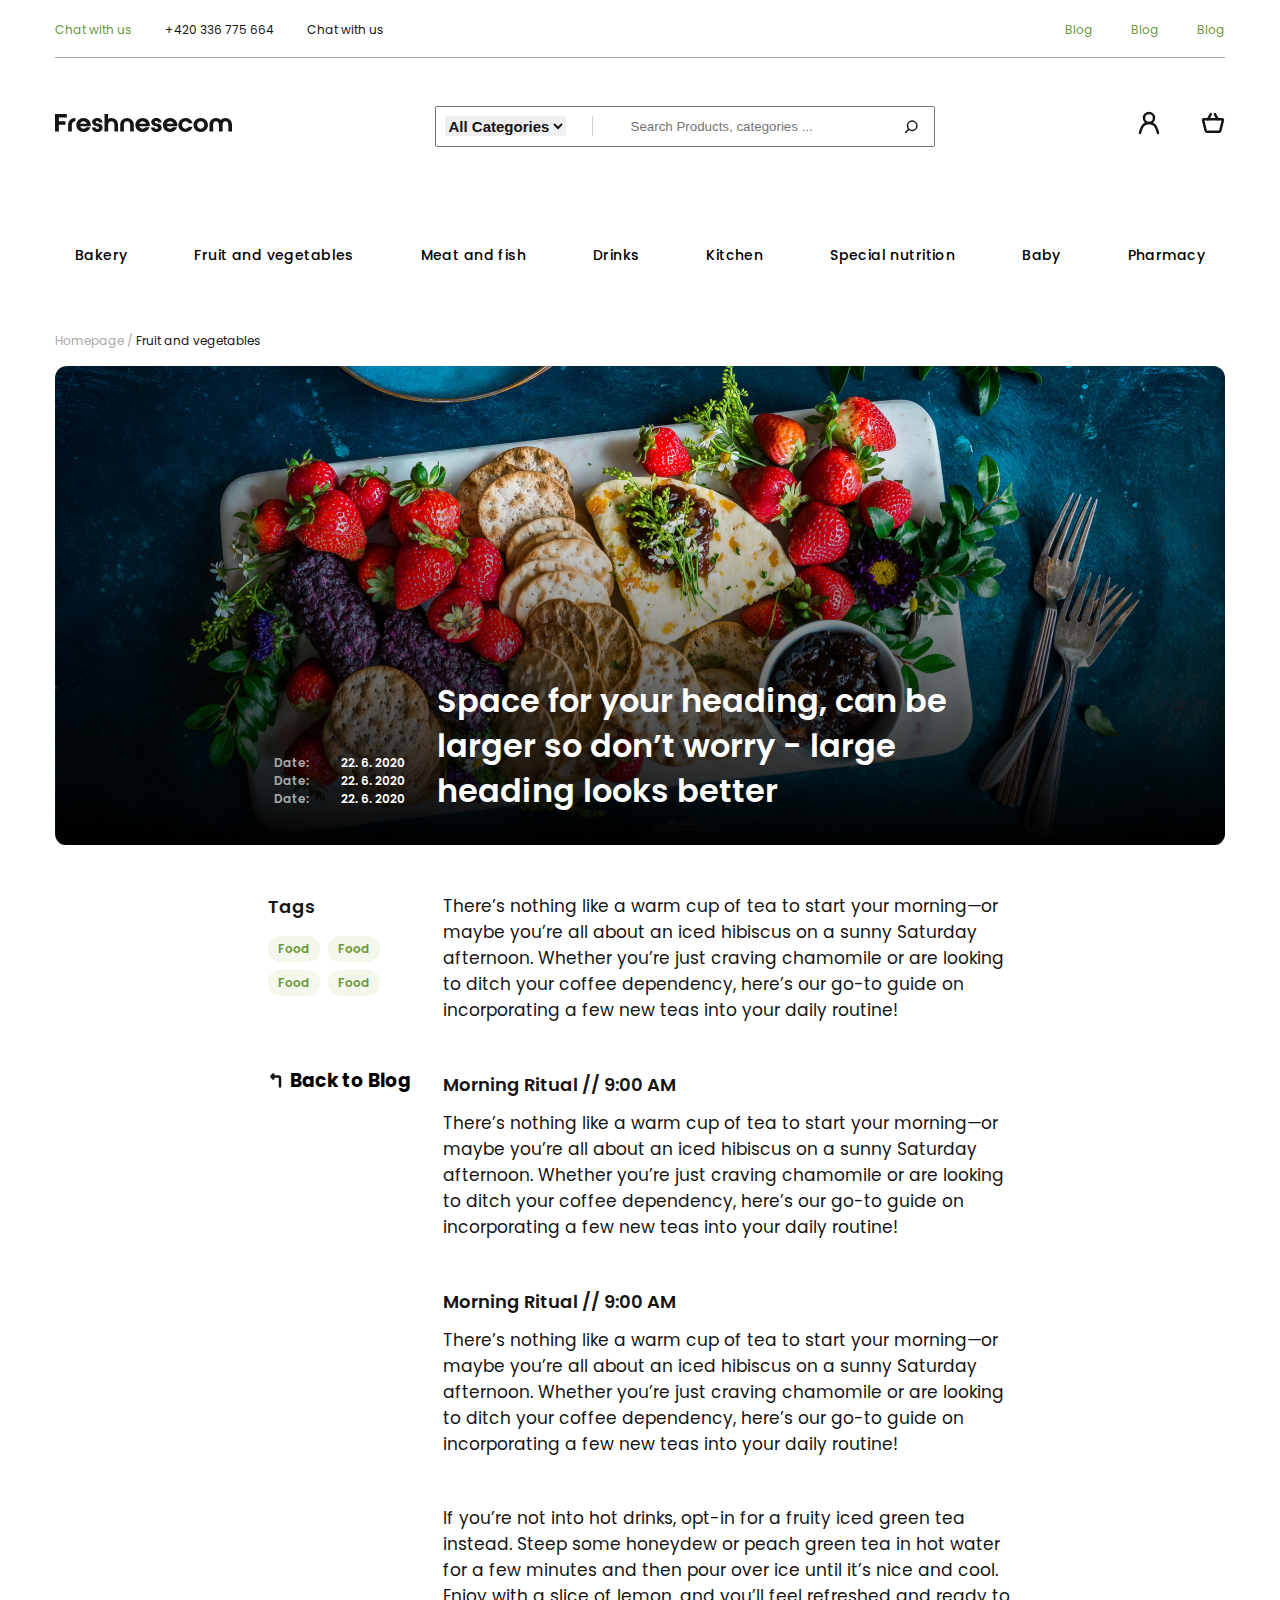
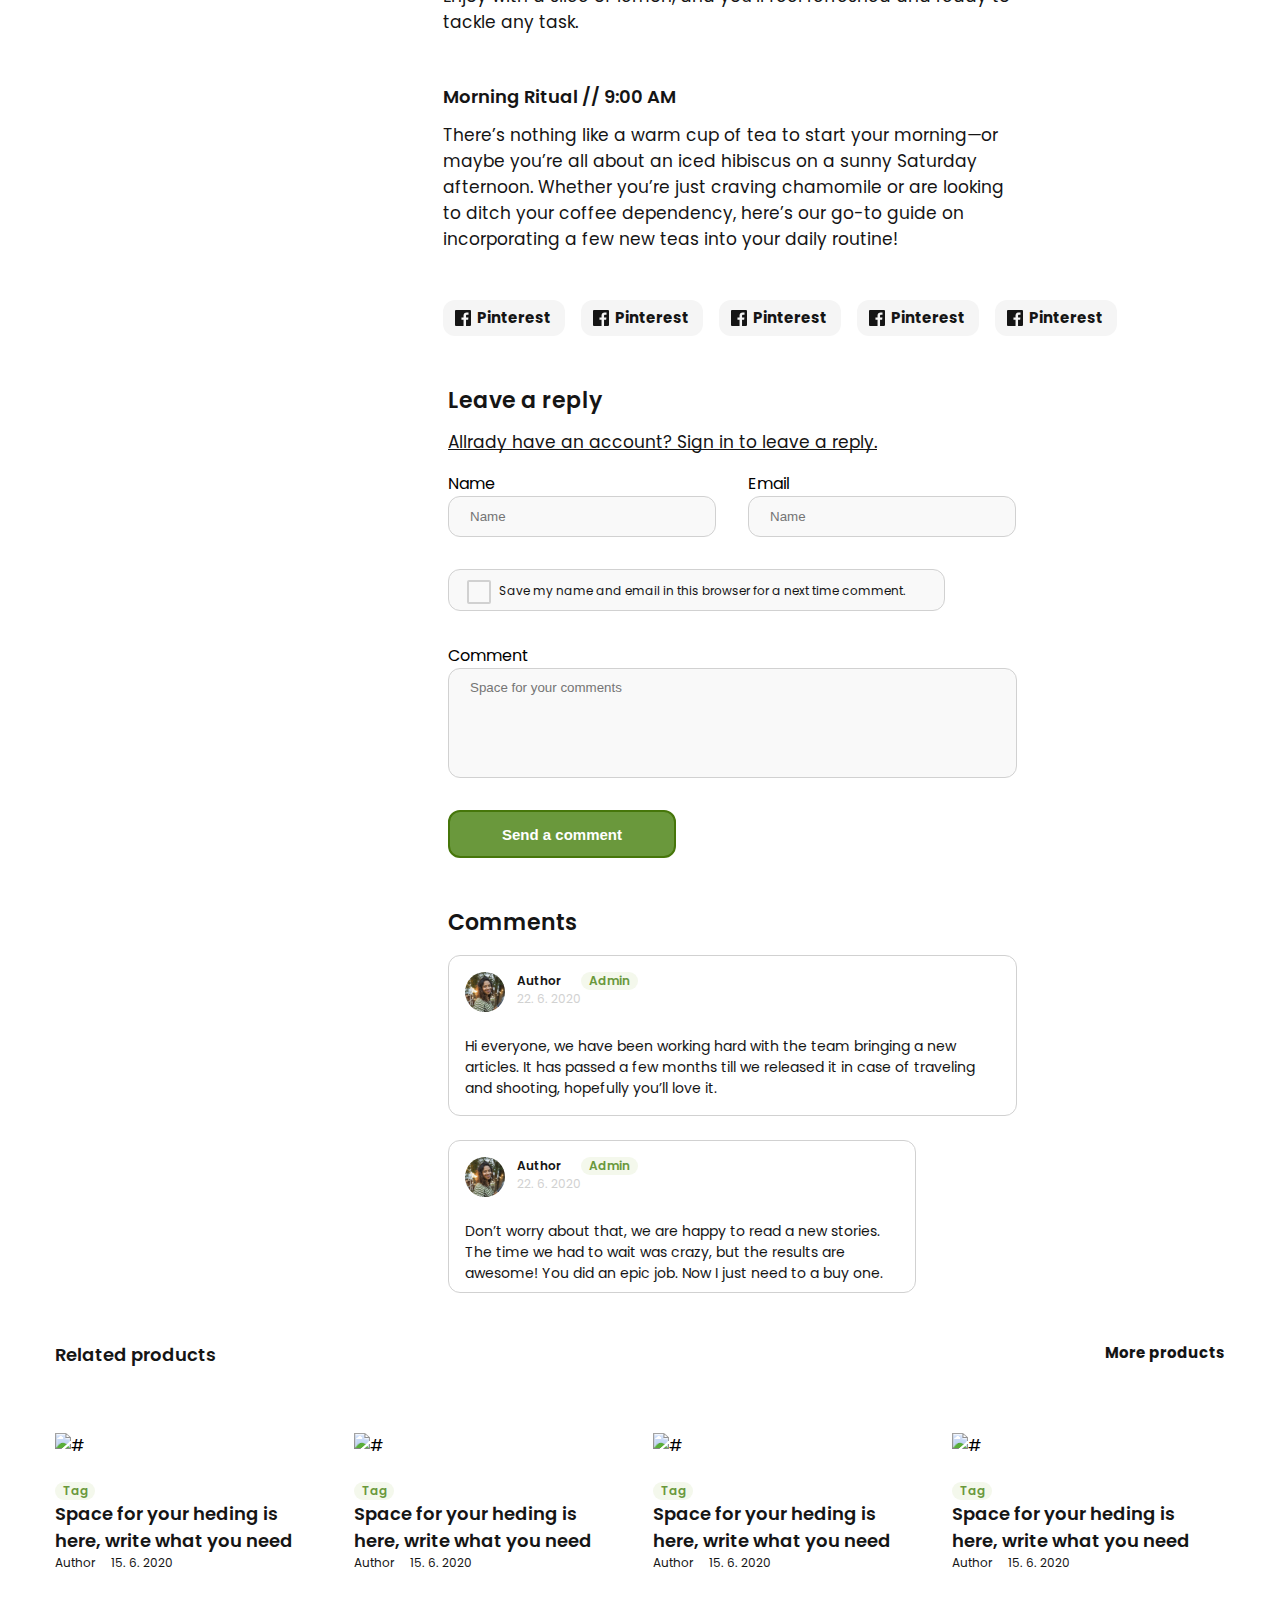
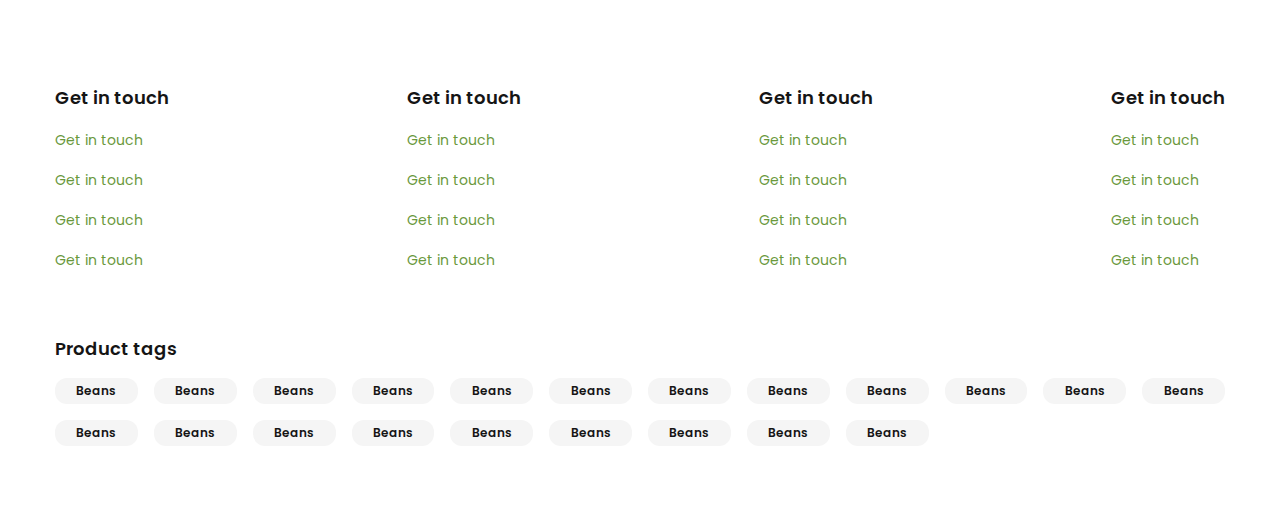
==== blog_detail.html @ 0c224e59 "first commit" ====
<!DOCTYPE html>
<html lang="en">
  <head>
    <meta charset="UTF-8" />
    <meta name="viewport" content="width=device-width, initial-scale=1.0" />
    <link rel="stylesheet" href="./css/style.css" />
    <title>Document</title>
  </head>
  <body>
    <header class="header">
      <div class="top_header">
        <div class="container">
          <div class="top_header_block">
            <ul class="top_header_left_list">
              <li class="top_header_left_item">
                <a class="top_header_left_link_chosen" href="#">
                  Chat with us
                </a>
              </li>
              <li class="top_header_left_item">
                <a class="top_header_left_link" href="#"> +420 336 775 664 </a>
              </li>
              <li class="top_header_left_item">
                <a class="top_header_left_link" href="#"> Chat with us </a>
              </li>
            </ul>
            <ul class="top_header_right_list">
              <li class="top_header_right_item">
                <a class="top_header_right_link" href="#"> Blog </a>
              </li>
              <li class="top_header_right_item">
                <a class="top_header_right_link" href="#"> Blog </a>
              </li>
              <li class="top_header_right_item">
                <a class="top_header_right_link" href="#"> Blog </a>
              </li>
            </ul>
          </div>
        </div>
      </div>
      <div class="mid_header">
        <div class="container">
          <div class="header_mid_block">
            <div class="header_logo_bock">
              <a class="logo_link" href="">
                <img src="./img/header.logo.svg" alt="#" />
              </a>
            </div>
            <div class="input_block">
              <div class="select_block">
                <select class="header_select" name="select" id="1">
                  <option value="1" selected>All Categories</option>
                </select>
              </div>
              <div class="input_img_block">
                <input
                  class="header_input"
                  type="text"
                  placeholder="Search Products, categories ..."
                />
              </div>
            </div>
            <div class="mid_personal_store">
              <a class="mid_personal_link" href="#">
                <img src="./img/personal.svg" alt="#" />
              </a>
              <a class="mid_personal_link" href="#">
                <img src="./img/header.store.svg" alt="#" />
              </a>
            </div>
          </div>
        </div>
      </div>
      <div class="header_bottom">
        <div class="container">
          <ul class="header_bottom_list">
            <li class="header_bottom_item">
              <p class="header_bottom_name">Bakery</p>
              <ul class="bottom_list">
                <li class="bottom_item">
                  <a class="header_p" href="./index.html">Category</a>
                </li>
                <li class="bottom_item">
                  <a class="header_p" href="#">item</a>
                </li>
                <li class="bottom_item">
                  <a class="header_p" href="#">item</a>
                </li>
              </ul>
              <i class="fa-solid fa-caret-down"></i>
            </li>
            <li class="header_bottom_item">
              <p class="header_bottom_name">Fruit and vegetables</p>
              <ul class="bottom_list">
                <li class="bottom_item">
                  <a class="header_p" href="./fruit_vegetable.html">Fruit</a>
                </li>
                <li class="bottom_item">
                  <a class="header_p" href="#">item</a>
                </li>
                <li class="bottom_item">
                  <a class="header_p" href="#">item</a>
                </li>
              </ul>
              <i class="fa-solid fa-caret-down"></i>
            </li>
            <li class="header_bottom_item">
              <p class="header_bottom_name">Meat and fish</p>
              <ul class="bottom_list">
                <li class="bottom_item">
                  <a class="header_p" href="./carrot_from_tomissy.html"
                    >Carrot</a
                  >
                </li>
                <li class="bottom_item">
                  <a class="header_p" href="#">item</a>
                </li>
                <li class="bottom_item">
                  <a class="header_p" href="#">item</a>
                </li>
              </ul>
              <i class="fa-solid fa-caret-down"></i>
            </li>
            <li class="header_bottom_item">
              <p class="header_bottom_name">Drinks</p>
              <ul class="bottom_list">
                <li class="bottom_item">
                  <a class="header_p" href="./fruit_blog.html">Fruit-Blog</a>
                </li>
                <li class="bottom_item">
                  <a class="header_p" href="#">item</a>
                </li>
                <li class="bottom_item">
                  <a class="header_p" href="#">item</a>
                </li>
              </ul>
              <i class="fa-solid fa-caret-down"></i>
            </li>
            <li class="header_bottom_item">
              <p class="header_bottom_name">Kitchen</p>
              <ul class="bottom_list">
                <li class="bottom_item">
                  <a class="header_p" href="#">item</a>
                </li>
                <li class="bottom_item">
                  <a class="header_p" href="#">item</a>
                </li>
                <li class="bottom_item">
                  <a class="header_p" href="#">item</a>
                </li>
              </ul>
              <i class="fa-solid fa-caret-down"></i>
            </li>
            <li class="header_bottom_item">
              <p class="header_bottom_name">Special nutrition</p>
              <ul class="bottom_list">
                <li class="bottom_item">
                  <a class="header_p" href="#">item</a>
                </li>
                <li class="bottom_item">
                  <a class="header_p" href="#">item</a>
                </li>
                <li class="bottom_item">
                  <a class="header_p" href="#">item</a>
                </li>
              </ul>
              <i class="fa-solid fa-caret-down"></i>
            </li>
            <li class="header_bottom_item">
              <p class="header_bottom_name">Baby</p>
              <ul class="bottom_list">
                <li class="bottom_item">
                  <a class="header_p" href="#">item</a>
                </li>
                <li class="bottom_item">
                  <a class="header_p" href="#">item</a>
                </li>
                <li class="bottom_item">
                  <a class="header_p" href="#">item</a>
                </li>
              </ul>
              <i class="fa-solid fa-caret-down"></i>
            </li>
            <li class="header_bottom_item">
              <p class="header_bottom_name">Pharmacy</p>
              <ul class="bottom_list">
                <li class="bottom_item">
                  <a class="header_p" href="#">item</a>
                </li>
                <li class="bottom_item">
                  <a class="header_p" href="#">item</a>
                </li>
                <li class="bottom_item">
                  <a class="header_p" href="#">item</a>
                </li>
              </ul>
              <i class="fa-solid fa-caret-down"></i>
            </li>
          </ul>
        </div>
      </div>
    </header>
    <main>
      <section class="blog_details_hero">
        <div class="container">
          <div class="blog_detail_hero_block">
            <p class="home_page_text">
              <span class="home_page_span">Homepage /</span> Fruit and
              vegetables
            </p>
            <div class="blog_detail_hero_img_block">
              <div class="blog_detail_hero_des">
                <div class="blog_detail_hero_des_block">
                  <p class="hero_detail_name">Date:</p>
                  <p class="hero_detail_time">22. 6. 2020</p>
                </div>
                <div class="blog_detail_hero_des_block">
                  <p class="hero_detail_name">Date:</p>
                  <p class="hero_detail_time">22. 6. 2020</p>
                </div>
                <div class="blog_detail_hero_des_block">
                  <p class="hero_detail_name">Date:</p>
                  <p class="hero_detail_time">22. 6. 2020</p>
                </div>
              </div>
              <div class="blog_detail_title">
                Space for your heading, can be larger so don’t worry - large
                heading looks better
              </div>
            </div>
          </div>
        </div>
      </section>
      <section class="blog_detail_main">
        <div class="container">
          <div class="blog_detail_main_block">
            <div class="blog_detail_main_left">
              <div class="blog_detail_left_des">
                <h3 class="blog_detail_left_tags">Tags</h3>
                <div class="blog_detail_tags_block">
                  <a class="blog_detail_tags" href="#">Food</a>
                  <a class="blog_detail_tags" href="#">Food</a>
                </div>
                <div class="blog_detail_tags_block">
                  <a class="blog_detail_tags" href="#">Food</a>
                  <a class="blog_detail_tags" href="#">Food</a>
                </div>
              </div>
              <div class="back_to_blog">
                <img src="./img/back_to_blog.svg" alt="#" />
                <h3 class="back_to_blog_title">Back to Blog</h3>
              </div>
            </div>
            <div class="blog_detail_main_right">
              <div class="blog_detail_main_first_text_block">
                <p class="blog_detail_main_first_text">
                  There’s nothing like a warm cup of tea to start your
                  morning—or maybe you’re all about an iced hibiscus on a sunny
                  Saturday afternoon. Whether you’re just craving chamomile or
                  are looking to ditch your coffee dependency, here’s our go-to
                  guide on incorporating a few new teas into your daily routine!
                </p>
              </div>
              <div class="blog_detail_main_first_text_block">
                <h3 class="blog_detail_main_sub_title">
                  Morning Ritual // 9:00 AM
                </h3>
                <p class="blog_detail_main_first_text">
                  There’s nothing like a warm cup of tea to start your
                  morning—or maybe you’re all about an iced hibiscus on a sunny
                  Saturday afternoon. Whether you’re just craving chamomile or
                  are looking to ditch your coffee dependency, here’s our go-to
                  guide on incorporating a few new teas into your daily routine!
                </p>
              </div>
              <div class="blog_detail_main_first_text_block">
                <h3 class="blog_detail_main_sub_title">
                  Morning Ritual // 9:00 AM
                </h3>
                <p class="blog_detail_main_first_text">
                  There’s nothing like a warm cup of tea to start your
                  morning—or maybe you’re all about an iced hibiscus on a sunny
                  Saturday afternoon. Whether you’re just craving chamomile or
                  are looking to ditch your coffee dependency, here’s our go-to
                  guide on incorporating a few new teas into your daily routine!
                </p>
                <p class="blog_detail_main_first_text">
                  If you’re not into hot drinks, opt-in for a fruity iced green
                  tea instead. Steep some honeydew or peach green tea in hot
                  water for a few minutes and then pour over ice until it’s nice
                  and cool. Enjoy with a slice of lemon, and you’ll feel
                  refreshed and ready to tackle any task.
                </p>
              </div>
              <div class="blog_detail_main_first_text_block">
                <h3 class="blog_detail_main_sub_title">
                  Morning Ritual // 9:00 AM
                </h3>
                <p class="blog_detail_main_first_text">
                  There’s nothing like a warm cup of tea to start your
                  morning—or maybe you’re all about an iced hibiscus on a sunny
                  Saturday afternoon. Whether you’re just craving chamomile or
                  are looking to ditch your coffee dependency, here’s our go-to
                  guide on incorporating a few new teas into your daily routine!
                </p>
              </div>
              <ul class="blog_detail_main_media_block">
                <li class="blog_detail_main_media_item">
                  <p class="pinterest">Pinterest</p>
                </li>
                <li class="blog_detail_main_media_item">
                  <p class="pinterest">Pinterest</p>
                </li>
                <li class="blog_detail_main_media_item">
                  <p class="pinterest">Pinterest</p>
                </li>
                <li class="blog_detail_main_media_item">
                  <p class="pinterest">Pinterest</p>
                </li>
                <li class="blog_detail_main_media_item">
                  <p class="pinterest">Pinterest</p>
                </li>
              </ul>
            </div>
          </div>
        </div>
      </section>
      <section class="blog_detail_input_block">
        <div class="container">
          <form method="post" class="blog_detail_form">
            <h3 class="blog_detail_input_title">Leave a reply</h3>
            <p class="blog_detail_input_text">
              Allrady have an account? Sign in to leave a reply.
            </p>
            <div class="blog_detail_flex_input">
              <div class="blog_detail_name_input_block">
                <label for="blog_name">Name</label>
                <input
                  id="blog_name"
                  class="blog_detail_name_input"
                  type="text"
                  placeholder="Name"
                  required
                />
              </div>
              <div class="blog_detail_name_input_block">
                <label for="blog_email">Email</label>
                <input
                  id="blog_email"
                  class="blog_detail_name_input"
                  type="email"
                  placeholder="Name"
                  required
                />
              </div>
            </div>
            <div class="blog_detail_checkbox_block">
              <input
                class="blog_detail_checkbox"
                hidden
                type="checkbox"
                id="blog_check"
                name="checkbox"
              />
              <label class="blog_detail_label" for="blog_check"></label>
              <p class="blog_detail_checkbox_text">
                Save my name and email in this browser for a next time comment.
              </p>
            </div>
            <div class="blog_detail_writing_input_block">
              <label for="blog_writing">Comment</label>
              <input
                class="blog_detail_writing_input"
                type="text"
                id="blog_writing"
                placeholder="Space for your comments"
                required
              />
            </div>
            <button class="blog_detail_input_btn">Send a comment</button>
          </form>
        </div>
      </section>
      <section class="comment_detail_commet">
        <div class="container">
          <div class="block_details_comment_block">
            <h3 class="blog_details_comment_title">Comments</h3>
            <div class="blog_details_comment_inner_block">
              <div class="blog_details_comment_author">
                <div class="blog_details_comment_img">
                  <img
                    class="blog_detail_img"
                    src="./img/blog_detail.svg"
                    alt="#"
                  />
                  <div class="blog_details_comment_name">
                    <p class="comment_detail_author">Author</p>
                    <p class="comment_detail_date">22. 6. 2020</p>
                  </div>
                  <p class="comment_detail_admin">Admin</p>
                </div>
                <p class="comment_detail_des">
                  Hi everyone, we have been working hard with the team bringing
                  a new articles. It has passed a few months till we released it
                  in case of traveling and shooting, hopefully you’ll love it.
                </p>
              </div>
              <div class="blog_details_comment_user">
                <div class="blog_details_comment_img">
                  <img
                    class="blog_detail_img"
                    src="./img/blog_detail.svg"
                    alt="#"
                  />
                  <div class="blog_details_comment_name">
                    <p class="comment_detail_author">Author</p>
                    <p class="comment_detail_date">22. 6. 2020</p>
                  </div>
                  <p class="comment_detail_admin">Admin</p>
                </div>
                <p class="comment_detail_des">
                  Don’t worry about that, we are happy to read a new stories.
                  The time we had to wait was crazy, but the results are
                  awesome! You did an epic job. Now I just need to a buy one.
                </p>
              </div>
            </div>
          </div>
        </div>
      </section>
      <section class="comment_detail_related_topics">
        <div class="container">
          <div class="carrot_related_products_title_block">
            <h3 class="carrot_related_products_title">Related products</h3>
            <p class="carrot_related_products_right">More products</p>
          </div>
          <ul class="comment_details_related_products_list">
            <li class="fruit_blog_main_right_item">
              <img
                class="fruit_blog_main_right_img"
                src="./img/cake.svg"
                alt="#"
              />
              <p class="fruit_blog_main_right_sub_text">Tag</p>
              <h3 class="fruit_blog_main_right_sub_title">
                Space for your heding is here, write what you need
              </h3>
              <div class="fruit_blog_inner_block">
                <p class="fruit_blog_inner_text">Author</p>
                <p class="fruit_blog_inner_text">15. 6. 2020</p>
              </div>
            </li>
            <li class="fruit_blog_main_right_item">
              <img
                class="fruit_blog_main_right_img"
                src="./img/cake.svg"
                alt="#"
              />
              <p class="fruit_blog_main_right_sub_text">Tag</p>
              <h3 class="fruit_blog_main_right_sub_title">
                Space for your heding is here, write what you need
              </h3>
              <div class="fruit_blog_inner_block">
                <p class="fruit_blog_inner_text">Author</p>
                <p class="fruit_blog_inner_text">15. 6. 2020</p>
              </div>
            </li>
            <li class="fruit_blog_main_right_item">
              <img
                class="fruit_blog_main_right_img"
                src="./img/cake.svg"
                alt="#"
              />
              <p class="fruit_blog_main_right_sub_text">Tag</p>
              <h3 class="fruit_blog_main_right_sub_title">
                Space for your heding is here, write what you need
              </h3>
              <div class="fruit_blog_inner_block">
                <p class="fruit_blog_inner_text">Author</p>
                <p class="fruit_blog_inner_text">15. 6. 2020</p>
              </div>
            </li>
            <li class="fruit_blog_main_right_item">
              <img
                class="fruit_blog_main_right_img"
                src="./img/cake.svg"
                alt="#"
              />
              <p class="fruit_blog_main_right_sub_text">Tag</p>
              <h3 class="fruit_blog_main_right_sub_title">
                Space for your heding is here, write what you need
              </h3>
              <div class="fruit_blog_inner_block">
                <p class="fruit_blog_inner_text">Author</p>
                <p class="fruit_blog_inner_text">15. 6. 2020</p>
              </div>
            </li>
          </ul>
        </div>
      </section>
    </main>
    <footer class="footer">
      <div class="container">
        <div class="footer_block">
          <ul class="get_in_touch">
            <li class="footer_item">
              <a class="footer_link_title" href="">Get in touch</a>
            </li>
            <li class="footer_item">
              <a class="footer_link" href="">Get in touch</a>
            </li>
            <li class="footer_item">
              <a class="footer_link" href="">Get in touch</a>
            </li>
            <li class="footer_item">
              <a class="footer_link" href="">Get in touch</a>
            </li>
            <li class="footer_item">
              <a class="footer_link" href="">Get in touch</a>
            </li>
          </ul>
          <ul class="get_in_touch">
            <li class="footer_item">
              <a class="footer_link_title" href="">Get in touch</a>
            </li>
            <li class="footer_item">
              <a class="footer_link" href="">Get in touch</a>
            </li>
            <li class="footer_item">
              <a class="footer_link" href="">Get in touch</a>
            </li>
            <li class="footer_item">
              <a class="footer_link" href="">Get in touch</a>
            </li>
            <li class="footer_item">
              <a class="footer_link" href="">Get in touch</a>
            </li>
          </ul>
          <ul class="get_in_touch">
            <li class="footer_item">
              <a class="footer_link_title" href="">Get in touch</a>
            </li>
            <li class="footer_item">
              <a class="footer_link" href="">Get in touch</a>
            </li>
            <li class="footer_item">
              <a class="footer_link" href="">Get in touch</a>
            </li>
            <li class="footer_item">
              <a class="footer_link" href="">Get in touch</a>
            </li>
            <li class="footer_item">
              <a class="footer_link" href="">Get in touch</a>
            </li>
          </ul>
          <ul class="get_in_touch">
            <li class="footer_item">
              <a class="footer_link_title" href="">Get in touch</a>
            </li>
            <li class="footer_item">
              <a class="footer_link" href="">Get in touch</a>
            </li>
            <li class="footer_item">
              <a class="footer_link" href="">Get in touch</a>
            </li>
            <li class="footer_item">
              <a class="footer_link" href="">Get in touch</a>
            </li>
            <li class="footer_item">
              <a class="footer_link" href="">Get in touch</a>
            </li>
          </ul>
        </div>
        <div class="footer_bottom">
          <h3 class="footer_bottom_title">Product tags</h3>
          <div class="footer_bottom_btn_block">
            <div>
              <a class="footer_bottom_btn" href="#">Beans</a>
            </div>
            <div>
              <a class="footer_bottom_btn" href="#">Beans</a>
            </div>
            <div>
              <a class="footer_bottom_btn" href="#">Beans</a>
            </div>
            <div>
              <a class="footer_bottom_btn" href="#">Beans</a>
            </div>
            <div>
              <a class="footer_bottom_btn" href="#">Beans</a>
            </div>
            <div>
              <a class="footer_bottom_btn" href="#">Beans</a>
            </div>
            <div>
              <a class="footer_bottom_btn" href="#">Beans</a>
            </div>
            <div>
              <a class="footer_bottom_btn" href="#">Beans</a>
            </div>
            <div>
              <a class="footer_bottom_btn" href="#">Beans</a>
            </div>
            <div>
              <a class="footer_bottom_btn" href="#">Beans</a>
            </div>
            <div>
              <a class="footer_bottom_btn" href="#">Beans</a>
            </div>
            <div>
              <a class="footer_bottom_btn" href="#">Beans</a>
            </div>
            <div>
              <a class="footer_bottom_btn" href="#">Beans</a>
            </div>
            <div>
              <a class="footer_bottom_btn" href="#">Beans</a>
            </div>
            <div>
              <a class="footer_bottom_btn" href="#">Beans</a>
            </div>
            <div>
              <a class="footer_bottom_btn" href="#">Beans</a>
            </div>
            <div>
              <a class="footer_bottom_btn" href="#">Beans</a>
            </div>
            <div>
              <a class="footer_bottom_btn" href="#">Beans</a>
            </div>
            <div>
              <a class="footer_bottom_btn" href="#">Beans</a>
            </div>
            <div>
              <a class="footer_bottom_btn" href="#">Beans</a>
            </div>
            <div>
              <a class="footer_bottom_btn" href="#">Beans</a>
            </div>
          </div>
        </div>
      </div>
    </footer>
  </body>
</html>
---- css/style.css ----
@import url("https://fonts.googleapis.com/css2?family=Poppins:ital,wght@0,100;0,200;0,300;0,400;0,500;0,600;0,700;0,800;0,900;1,100;1,200;1,300;1,400;1,500;1,600;1,700;1,800;1,900&family=Roboto:ital,wght@0,100;0,300;0,400;0,500;0,700;0,900;1,100;1,300;1,400;1,500;1,700;1,900&display=swap");
html {
  -webkit-box-sizing: border-box;
          box-sizing: border-box;
}

*,
*::before,
*::after {
  -webkit-box-sizing: inherit;
          box-sizing: inherit;
}

ul,
ol {
  list-style: none;
  margin: 0;
  padding: 0;
}

a {
  text-decoration: none;
  display: inline-block;
}

h1,
h2,
h3,
h4,
h5,
p {
  margin: 0;
}

img {
  max-width: 100%;
  height: auto;
}

:root {
  --c1-a: #151515;
  --c1-b: #575757;
  --c1-c: #a9a9a9;
  --c1-d: #d1d1d1;
  --c1-e: #ebebeb;
  --c1-f: #f5f5f5;
  --c1-h: #f9f9f9;
  --c1-j: #fff;
  --c1-i: #fdfdfd;
  --c2-a: #6a983c;
  --c2-b: #46760a;
  --c2-c: #92c064;
  --c2-d: #c8deb3;
  --c2-e: #f4f8ec;
  --c3-a: #d0a866;
  --c3-b: #b28a48;
  --c3-c: #ecd2a6;
  --c3-d: #faedd8;
  --c3-e: #fff9f0;
  --c4-a: #e5704b;
  --c4-b: #c7522d;
  --c4-c: #eb8d70;
  --c4-d: #f7c6b7;
  --c4-e: #fff1ed;
  --c5-a: #37d0d6;
  --c5-b: #19b2b8;
  --c5-c: #7cd0d3;
  --c5-d: #b9e6e8;
  --c5-e: #ecf6f6;
}

body {
  overflow-x: hidden;
  font-family: "Poppins", sans-serif;
  margin: 0;
}

.container {
  max-width: 1210px;
  margin-left: auto;
  margin-right: auto;
  padding-left: 20px;
  padding-right: 20px;
}

.top_header_block {
  padding: 16px 0;
  border-bottom: 1px solid var(--c1-c);
}

.top_header_left_link_chosen {
  font-weight: 400;
  font-size: 12px;
  color: var(--c2-a);
}

.top_header_left_link {
  font-weight: 400;
  font-size: 12px;
  color: var(--c1-a);
}

.top_header_block {
  display: -webkit-box;
  display: -ms-flexbox;
  display: flex;
  -webkit-box-pack: justify;
      -ms-flex-pack: justify;
          justify-content: space-between;
}

.top_header_left_list {
  display: -webkit-box;
  display: -ms-flexbox;
  display: flex;
  gap: 33px;
}

.top_header_right_link {
  font-weight: 400;
  font-size: 12px;
  color: var(--c2-a);
}

.top_header_right_list {
  display: -webkit-box;
  display: -ms-flexbox;
  display: flex;
  gap: 38px;
}

.mid_header {
  padding: 40px 0;
}

.header_mid_block {
  display: -webkit-box;
  display: -ms-flexbox;
  display: flex;
  -webkit-box-pack: justify;
      -ms-flex-pack: justify;
          justify-content: space-between;
  -webkit-box-align: center;
      -ms-flex-align: center;
          align-items: center;
}

.header_input {
  padding: 11px 44px 11px 194px;
  width: 500px;
}

.header_select {
  border: none;
  font-weight: 700;
  font-size: 15px;
  color: var(--c1-a);
  height: 20px;
  position: absolute;
  top: 10px;
  left: 10px;
}

.select_block::after {
  content: "";
  position: absolute;
  background-image: url(../img/input_line.svg);
  background-repeat: no-repeat;
  height: 20px;
  width: 2px;
  left: 157px;
  top: 10px;
}

.input_block {
  position: relative;
}

.input_img_block:after {
  content: "";
  position: absolute;
  background-image: url(../img/header_search.svg);
  background-repeat: no-repeat;
  width: 16px;
  height: 16px;
  left: 468px;
  top: 13px;
  -webkit-transform: translate(-50% -50%);
          transform: translate(-50% -50%);
}

.mid_personal_store {
  display: -webkit-box;
  display: -ms-flexbox;
  display: flex;
  gap: 40px;
}

.header_bottom_list {
  display: -webkit-box;
  display: -ms-flexbox;
  display: flex;
  -webkit-box-pack: justify;
      -ms-flex-pack: justify;
          justify-content: space-between;
  -webkit-box-align: center;
      -ms-flex-align: center;
          align-items: center;
  padding: 30px 0;
  list-style-type: none;
}

.header_bottom_item {
  padding: 20px;
  position: relative;
}

.bottom_list {
  width: 50px;
  background-color: #fff;
  text-align: center;
  opacity: 0;
  z-index: -1;
  position: absolute;
  left: 10px;
  top: 58px;
  -webkit-transition: all 0.4s ease;
  transition: all 0.4s ease;
}

.header_bottom_name {
  font-weight: 500;
  font-size: 14px;
  line-height: 150%;
  letter-spacing: 0.03em;
  color: #000;
}

.header_p {
  color: #000;
}

.header_bottom_item:hover .bottom_list {
  display: block;
  opacity: 1;
  z-index: 1;
}

.fa-solid {
  position: absolute;
  right: -30px;
  top: 2px;
  -webkit-transition: all 0.5s ease;
  transition: all 0.5s ease;
}

.header_bottom_list > .header_bottom_item:hover > .fa-solid {
  -webkit-transform: rotate(180deg);
          transform: rotate(180deg);
}

.hero {
  padding: 64px 0;
}

.hero_block {
  display: -webkit-box;
  display: -ms-flexbox;
  display: flex;
  -webkit-box-pack: justify;
      -ms-flex-pack: justify;
          justify-content: space-between;
}

.hero_category_link_title {
  font-weight: 600;
  font-size: 18px;
  color: var(--c1-a);
  margin-bottom: 16px;
}

.hero_category_link {
  font-weight: 400;
  font-size: 14px;
  text-decoration: underline;
  -webkit-text-decoration-skip-ink: none;
          text-decoration-skip-ink: none;
  color: var(--c2-a);
  margin-bottom: 12px;
}

.hero_category_btn {
  border-radius: 12px;
  padding: 12px 38px 12px 16px;
  background-color: var(--c1-f);
  font-weight: 700;
  font-size: 15px;
  color: var(--c1-a);
  border: none;
  margin-top: 20px;
}

.hero_category_btn::after {
  content: "";
  background-image: url(../img/category_btn.svg);
  background-repeat: no-repeat;
  width: 13px;
  height: 14px;
  position: absolute;
}

.space_for_heading_text {
  font-weight: 600;
  font-size: 12px;
  color: var(--c2-a);
  margin-bottom: 8px;
}

.space_for_heading_title {
  font-weight: 600;
  font-size: 22px;
  color: var(--c1-a);
  margin-bottom: 94px;
}

.space_for_heading_btn {
  border: 2px solid var(--c2-c);
  border-radius: 12px;
  background-color: transparent;
  padding: 12px 16px 12px 16px;
  font-weight: 700;
  font-size: 15px;
  color: var(--c1-a);
}

.space_for_heading_btn::after {
  content: "";
  background-image: url(../img/space_heading.svg);
  background-repeat: no-repeat;
  width: 16px;
  height: 14px;
  display: inline-block;
  margin-left: 6px;
}

.space_for_heading_block {
  padding: 48px 0 32px 32px;
  width: 419px;
  background-image: url(../img/hero_bg.png);
  background-repeat: no-repeat;
}

.best_selling_products {
  padding: 64px 0;
}

.product_title_item {
  padding: 16px;
  border: 1px solid var(--c1-d);
  border-radius: 12px;
  padding: 16px;
  width: 269px;
  position: relative;
}

.product_title {
  font-weight: 500;
  font-size: 15px;
  color: var(--c1-a);
  margin-bottom: 4px;
}

.product_text {
  font-weight: 400;
  font-size: 12px;
  color: var(--c1-b);
  margin-bottom: 16px;
}

.product_inner_block {
  display: -webkit-box;
  display: -ms-flexbox;
  display: flex;
  -webkit-box-pack: justify;
      -ms-flex-pack: justify;
          justify-content: space-between;
  -webkit-box-align: center;
      -ms-flex-align: center;
          align-items: center;
}

.product_price {
  font-weight: 600;
  font-size: 18px;
  color: var(--c1-a);
}

.product_btn {
  border: 2px solid var(--c2-b);
  border-radius: 12px;
  padding: 12px;
  padding: 6px 12px;
  background: var(--c2-a);
  font-weight: 700;
  font-size: 15px;
  color: var(--c1-j);
  cursor: pointer;
}

.product_title_list {
  display: grid;
  grid-template-columns: repeat(3, 1fr);
  gap: 32px;
}

.previous_price {
  font-weight: 600;
  font-size: 12px;
  text-decoration: line-through;
  color: var(--c1-c);
}

.product_title_item::before {
  content: "";
  position: absolute;
  background-image: url(../img/discount.svg);
  background-repeat: no-repeat;
  width: 54px;
  height: 18px;
  top: 10%;
  left: 10%;
}

.product_block {
  display: -webkit-box;
  display: -ms-flexbox;
  display: flex;
  -webkit-box-pack: justify;
      -ms-flex-pack: justify;
          justify-content: space-between;
}

.best_from_farmers {
  padding: 64px 0;
}

.best_selling_products {
  padding: 64px 0;
}

.product_title_item {
  padding: 16px;
  border: 1px solid var(--c1-d);
  border-radius: 12px;
  padding: 16px;
  width: 269px;
  position: relative;
}

.product_title {
  font-weight: 500;
  font-size: 15px;
  color: var(--c1-a);
  margin-bottom: 4px;
}

.product_text {
  font-weight: 400;
  font-size: 12px;
  color: var(--c1-b);
  margin-bottom: 16px;
}

.product_inner_block {
  display: -webkit-box;
  display: -ms-flexbox;
  display: flex;
  -webkit-box-pack: justify;
      -ms-flex-pack: justify;
          justify-content: space-between;
  -webkit-box-align: center;
      -ms-flex-align: center;
          align-items: center;
}

.product_price {
  font-weight: 600;
  font-size: 18px;
  color: var(--c1-a);
}

.product_btn {
  border: 2px solid var(--c2-b);
  border-radius: 12px;
  padding: 12px;
  padding: 6px 12px;
  background: var(--c2-a);
  font-weight: 700;
  font-size: 15px;
  color: var(--c1-j);
}

.product_title_list {
  display: grid;
  grid-template-columns: repeat(3, 1fr);
  gap: 32px;
}

.previous_price {
  font-weight: 600;
  font-size: 12px;
  text-decoration: line-through;
  color: var(--c1-c);
}

.product_title_item::before {
  content: "";
  position: absolute;
  background-image: url(../img/discount.svg);
  background-repeat: no-repeat;
  width: 54px;
  height: 18px;
  top: 10%;
  left: 10%;
}

.product_block {
  display: -webkit-box;
  display: -ms-flexbox;
  display: flex;
  -webkit-box-pack: justify;
      -ms-flex-pack: justify;
          justify-content: space-between;
}

.comments {
  padding: 64px 0;
}

.comment_title {
  font-weight: 600;
  font-size: 18px;
  color: var(--c1-a);
}

.comment_btn {
  font-weight: 700;
  font-size: 15px;
  color: var(--c1-a);
}

.comment_btn:after {
  content: "";
  width: 12px;
  height: 13px;
  display: inline-block;
  background-image: url(../img/comment.btn.svg);
  background-repeat: no-repeat;
}

.comment_title_block {
  display: -webkit-box;
  display: -ms-flexbox;
  display: flex;
  -webkit-box-pack: justify;
      -ms-flex-pack: justify;
          justify-content: space-between;
  margin-bottom: 32px;
}

.comment_item {
  padding: 24px 32px;
  width: 369px;
  background-color: var(--c1-j);
  border: 1px solid #f1f1f1;
  border-radius: 12px;
  position: relative;
}

.comment_list {
  display: -webkit-box;
  display: -ms-flexbox;
  display: flex;
  -webkit-box-pack: justify;
      -ms-flex-pack: justify;
          justify-content: space-between;
}

.comment_text {
  font-weight: 500;
  font-size: 15px;
  text-align: center;
  color: var(--c1-a);
  width: 310px;
  margin-bottom: 24px;
  margin-left: auto;
  margin-right: auto;
}

.comment_name {
  font-weight: 600;
  font-size: 12px;
  text-align: center;
  color: var(--c1-c);
  text-align: center;
  margin-bottom: 16px;
}

.comment_author {
  position: absolute;
  left: 50%;
  -webkit-transform: translate(-50%);
          transform: translate(-50%);
}

.section_headline {
  padding: 64px 0;
}

.section_headline_list {
  display: -webkit-box;
  display: -ms-flexbox;
  display: flex;
  -webkit-box-pack: justify;
      -ms-flex-pack: justify;
          justify-content: space-between;
}

.product_title_item {
  padding: 16px;
  border: 1px solid var(--c1-d);
  border-radius: 12px;
  padding: 16px;
  width: 269px;
  position: relative;
}

.product_title {
  font-weight: 500;
  font-size: 15px;
  color: var(--c1-a);
  margin-bottom: 4px;
}

.product_text {
  font-weight: 400;
  font-size: 12px;
  color: var(--c1-b);
  margin-bottom: 16px;
}

.product_inner_block {
  display: -webkit-box;
  display: -ms-flexbox;
  display: flex;
  -webkit-box-pack: justify;
      -ms-flex-pack: justify;
          justify-content: space-between;
  -webkit-box-align: center;
      -ms-flex-align: center;
          align-items: center;
}

.product_price {
  font-weight: 600;
  font-size: 18px;
  color: var(--c1-a);
}

.product_btn {
  border: 2px solid var(--c2-b);
  border-radius: 12px;
  padding: 12px;
  padding: 6px 12px;
  background: var(--c2-a);
  font-weight: 700;
  font-size: 15px;
  color: var(--c1-j);
}

.product_title_list {
  display: grid;
  grid-template-columns: repeat(3, 1fr);
  gap: 32px;
}

.previous_price {
  font-weight: 600;
  font-size: 12px;
  text-decoration: line-through;
  color: var(--c1-c);
}

.product_title_item::before {
  content: "";
  position: absolute;
  background-image: url(../img/discount.svg);
  background-repeat: no-repeat;
  width: 54px;
  height: 18px;
  top: 10%;
  left: 10%;
}

.blog_post {
  padding: 64px 0;
}

.blog_post_title {
  width: 380px;
}

.inner_blog_post {
  display: -webkit-box;
  display: -ms-flexbox;
  display: flex;
  -webkit-box-align: center;
      -ms-flex-align: center;
          align-items: center;
  gap: 16px;
}

.blog_post_title {
  font-weight: 600;
  font-size: 22px;
  color: var(--c1-j);
  margin-bottom: 8px;
}

.blog_inner_link {
  font-weight: 400;
  font-size: 12px;
  color: var(--c1-j);
}

.blog_post_item_bg {
  padding: 270px 24px 24px 24px;
  background-image: url(../img/blog.bg.svg);
  background-repeat: no-repeat;
  position: relative;
}

.blog_post_item_bg::before {
  content: "";
  position: absolute;
  background-image: url(../img/dinner_tips.svg);
  background-repeat: no-repeat;
  width: 82px;
  height: 18px;
  top: 5%;
}

.blog_post_item {
  width: 267px;
}

.vegetable {
  border-radius: 12px;
  padding: 0px 8px;
  background-color: var(--c2-e);
  width: 80px;
  font-weight: 600;
  font-size: 12px;
  color: var(--c2-a);
  margin-top: 24px;
  margin-bottom: 8px;
}

.blog_post_text {
  font-weight: 600;
  font-size: 18px;
  color: var(--c1-a);
  margin-bottom: 16px;
}

.blog_post_inner_text {
  font-weight: 400;
  font-size: 12px;
  color: var(--c1-a);
  margin-bottom: 16px;
}

.blog_post_inner_block {
  display: -webkit-box;
  display: -ms-flexbox;
  display: flex;
  gap: 16px;
}

.blog_post_last_item {
  display: -webkit-box;
  display: -ms-flexbox;
  display: flex;
}

.blog_post_last_inner_list {
  display: -webkit-box;
  display: -ms-flexbox;
  display: flex;
  margin-bottom: 32px;
}

.blog_post_last_inner_item {
  padding: 10px 24px;
  width: 263px;
}

.blog_post_last_inner_des_text {
  font-weight: 400;
  font-size: 12px;
  color: var(--c1-a);
}

.blog_post_list {
  display: -webkit-box;
  display: -ms-flexbox;
  display: flex;
  -webkit-box-pack: justify;
      -ms-flex-pack: justify;
          justify-content: space-between;
}

.blog_post_last_inner__text {
  font-weight: 500;
  font-size: 15px;
  color: var(--c1-a);
  margin-bottom: 16px;
}

.footer {
  padding: 64px 0;
}

.footer_block {
  display: -webkit-box;
  display: -ms-flexbox;
  display: flex;
  -webkit-box-pack: justify;
      -ms-flex-pack: justify;
          justify-content: space-between;
  margin-bottom: 48px;
}

.footer_link_title {
  font-weight: 600;
  font-size: 18px;
  color: var(--c1-a);
  margin-bottom: 16px;
}

.footer_link {
  font-weight: 400;
  font-size: 14px;
  color: var(--c2-a);
  margin-bottom: 16px;
}

.footer_bottom_title {
  font-weight: 600;
  font-size: 18px;
  color: var(--c1-a);
  margin-bottom: 16px;
}

.footer_bottom_btn {
  border-radius: 12px;
  padding: 4px 10px;
  display: block;
  font-weight: 600;
  font-size: 12px;
  color: var(--c1-a);
  background-color: var(--c1-f);
  gap: 16px;
  text-align: center;
}

.footer_bottom_btn_block {
  display: grid;
  grid-template-columns: repeat(12, 1fr);
  gap: 16px;
}

.top_header_block {
  padding: 16px 0;
  border-bottom: 1px solid var(--c1-c);
}

.top_header_left_link_chosen {
  font-weight: 400;
  font-size: 12px;
  color: var(--c2-a);
}

.top_header_left_link {
  font-weight: 400;
  font-size: 12px;
  color: var(--c1-a);
}

.top_header_block {
  display: -webkit-box;
  display: -ms-flexbox;
  display: flex;
  -webkit-box-pack: justify;
      -ms-flex-pack: justify;
          justify-content: space-between;
}

.top_header_left_list {
  display: -webkit-box;
  display: -ms-flexbox;
  display: flex;
  gap: 33px;
}

.top_header_right_link {
  font-weight: 400;
  font-size: 12px;
  color: var(--c2-a);
}

.top_header_right_list {
  display: -webkit-box;
  display: -ms-flexbox;
  display: flex;
  gap: 38px;
}

.mid_header {
  padding: 40px 0;
}

.header_mid_block {
  display: -webkit-box;
  display: -ms-flexbox;
  display: flex;
  -webkit-box-pack: justify;
      -ms-flex-pack: justify;
          justify-content: space-between;
  -webkit-box-align: center;
      -ms-flex-align: center;
          align-items: center;
}

.header_input {
  padding: 11px 44px 11px 194px;
  width: 500px;
}

.header_select {
  border: none;
  font-weight: 700;
  font-size: 15px;
  color: var(--c1-a);
  height: 20px;
  position: absolute;
  top: 10px;
  left: 10px;
}

.select_block::after {
  content: "";
  position: absolute;
  background-image: url(../img/input_line.svg);
  background-repeat: no-repeat;
  height: 20px;
  width: 2px;
  left: 157px;
  top: 10px;
}

.input_block {
  position: relative;
}

.input_img_block:after {
  content: "";
  position: absolute;
  background-image: url(../img/header_search.svg);
  background-repeat: no-repeat;
  width: 16px;
  height: 16px;
  left: 468px;
  top: 13px;
  -webkit-transform: translate(-50% -50%);
          transform: translate(-50% -50%);
}

.mid_personal_store {
  display: -webkit-box;
  display: -ms-flexbox;
  display: flex;
  gap: 40px;
}

.bottom_header {
  background-color: var(--c1-h);
  padding: 16px 0;
}

.header_bottom_list {
  display: -webkit-box;
  display: -ms-flexbox;
  display: flex;
  -webkit-box-pack: justify;
      -ms-flex-pack: justify;
          justify-content: space-between;
  -webkit-box-align: center;
      -ms-flex-align: center;
          align-items: center;
}

.header_inner_bottom_list {
  position: absolute;
  opacity: 0;
  list-style-type: none;
  padding: 20px;
  -webkit-box-shadow: 2px 5px 10px 5px #ccc;
          box-shadow: 2px 5px 10px 5px #ccc;
  border-radius: 8px;
  margin-top: -2px;
}

.header_inner_bottom_item {
  text-align: center;
}

.header_bottom_item {
  position: relative;
}

.header_fixed_text:hover ~ .header_inner_bottom_list {
  opacity: 1;
}

.slect_img {
  position: absolute;
  top: 5px;
  right: -20px;
}

.header_fixed_text {
  cursor: pointer;
}

.slect_img {
  position: absolute;
  right: -17px;
  top: 7px;
  -webkit-transition: all 0.5s ease;
  transition: all 0.5s ease;
}

.home_page {
  padding: 16px 0;
}

.home_page_text {
  font-weight: 400;
  font-size: 12px;
  color: var(--c1-a);
}

.home_page_span {
  font-weight: 400;
  font-size: 12px;
  color: var(--c1-c);
}

.fruit_title {
  font-weight: 600;
  font-size: 32px;
  color: var(--c1-a);
}

.fruit_sub_text {
  font-weight: 400;
  font-size: 12px;
  color: var(--c1-a);
  display: block;
}

.fruit_list {
  display: -webkit-box;
  display: -ms-flexbox;
  display: flex;
}

.fruit_list {
  display: -webkit-box;
  display: -ms-flexbox;
  display: flex;
  gap: 24px;
}

.fruit_item {
  display: -webkit-box;
  display: -ms-flexbox;
  display: flex;
  gap: 4px;
}

.fruit_block {
  display: -webkit-box;
  display: -ms-flexbox;
  display: flex;
  -webkit-box-pack: justify;
      -ms-flex-pack: justify;
          justify-content: space-between;
  -webkit-box-align: center;
      -ms-flex-align: center;
          align-items: center;
}

.recent_searches {
  display: -webkit-box;
  display: -ms-flexbox;
  display: flex;
  gap: 12px;
}

.applied {
  font-weight: 600;
  font-size: 12px;
  color: var(--c1-c);
}

.search_span {
  display: inline-block;
}

.main_fruit_block {
  padding: 64px 0;
}

.fruit_category_item {
  display: -webkit-box;
  display: -ms-flexbox;
  display: flex;
  -webkit-box-pack: justify;
      -ms-flex-pack: justify;
          justify-content: space-between;
  -webkit-box-align: center;
      -ms-flex-align: center;
          align-items: center;
  width: 268px;
  margin-bottom: 12px;
}

.fruit_category_title_link {
  font-weight: 600;
  font-size: 18px;
  color: var(--c1-a);
  margin-bottom: 16px;
}

.fruit_category_link {
  font-weight: 400;
  font-size: 14px;
  color: var(--c1-a);
}

.fruit_checkbox_title_link {
  font-weight: 600;
  font-size: 18px;
  color: var(--c1-a);
  margin-bottom: 16px;
}

.custom_fruit_checkbox {
  width: 24px;
  height: 24px;
  display: inline-block;
  border-radius: 2px;
  cursor: pointer;
  border: 2px solid var(--c1-d);
}

.fruit_checkbox:checked + .custom_fruit_checkbox {
  background-color: var(--c2-a);
  border: 2px solid var(--c2-b);
  background-image: url(../img/checkbox_tick.svg);
  background-repeat: no-repeat;
  background-position: center;
}

.fruit_brand_list {
  padding-top: 24px;
  padding-bottom: 24px;
}

.fruits_brand_item {
  display: -webkit-box;
  display: -ms-flexbox;
  display: flex;
  gap: 8px;
}

.fruit_stars {
  display: block;
  text-align: center;
  margin-top: -10px;
}

.fruit_price {
  font-weight: 600;
  font-size: 18px;
  color: var(--c1-a);
  margin-bottom: 16px;
}

.fruit_main_list {
  display: grid;
  grid-template-columns: repeat(3, 268px);
  gap: 32px;
}

.main_fruit_block {
  display: grid;
  grid-template-columns: repeat(4, 1fr);
  gap: 32px;
}

.fruit_page_title {
  font-weight: 400;
  font-size: 12px;
  color: var(--c1-c);
}

.fruit_page_num {
  font-weight: 400;
  font-size: 12px;
  color: var(--c1-a);
}

.fruit_page_chosen {
  font-weight: 400;
  font-size: 12px;
  color: var(--c2-a);
}

.fruit_page_block {
  display: -webkit-box;
  display: -ms-flexbox;
  display: flex;
  gap: 8px;
}

.fruit_page_btn {
  border: 2px solid var(--c2-b);
  border-radius: 12px;
  padding: 12px 16px;
  width: 214px;
  height: 47px;
  background-color: var(--c2-a);
  font-weight: 700;
  font-size: 15px;
  color: var(--c1-j);
}

.fruit_page_right {
  display: -webkit-box;
  display: -ms-flexbox;
  display: flex;
  gap: 4px;
}

.fruit_page_sub_text {
  font-weight: 400;
  font-size: 12px;
  color: var(--c1-c);
}

.fruit_pages {
  display: -webkit-box;
  display: -ms-flexbox;
  display: flex;
  -webkit-box-pack: justify;
      -ms-flex-pack: justify;
          justify-content: space-between;
  -webkit-box-align: center;
      -ms-flex-align: center;
          align-items: center;
  padding: 33px 0;
}

.price_input {
  padding: 11px 16px 12px 21px;
  border: 1px solid var(--c1-d);
  border-radius: 12px;
  width: 109px;
  display: block;
}

.price_label {
  font-weight: 600;
  font-size: 12px;
  color: var(--c1-a);
}

.price_input_block {
  display: -webkit-box;
  display: -ms-flexbox;
  display: flex;
  margin-top: 16px;
  gap: 14px;
  margin-bottom: 31px;
}

.input_span {
  display: inline-block;
  font-weight: 400;
  font-size: 14px;
  background-color: var(--c1-c);
  width: 10px;
  height: 2px;
  margin-top: 44px;
}

.price_btn {
  font-weight: 700;
  font-size: 15px;
  color: var(--c1-j);
  border: 2px solid var(--c2-b);
  border-radius: 12px;
  padding: 12px 16px;
  width: 78px;
  height: 48px;
  background: var(--c2-a);
}

.price_reset {
  font-weight: 700;
  font-size: 15px;
  color: var(--c1-c);
  border-radius: 12px;
  padding: 12px 16px;
  background-color: var(--c1-j);
  border: none;
}

.price_btn_block {
  display: -webkit-box;
  display: -ms-flexbox;
  display: flex;
  gap: 34px;
}

.radio_block {
  display: -webkit-box;
  display: -ms-flexbox;
  display: flex;
  border: 1px solid var(--c1-d);
  border-radius: 12px;
  padding: 9px 16px;
  width: 236px;
}

.form {
  margin: 16px 0;
  display: -webkit-box;
  display: -ms-flexbox;
  display: flex;
  gap: 16px;
}

.radio_label {
  width: 24px;
  height: 24px;
  border-radius: 50%;
  border: 2px solid var(--c1-d);
  display: inline-block;
  cursor: pointer;
}

.radio_input_text {
  font-weight: 400;
  font-size: 14px;
  color: var(--c1-a);
  margin-top: 2px;
}

.radio_checkbox:checked + .radio_label {
  background-repeat: no-repeat;
  background-position: center;
  background-color: var(--c1-a);
  border: 2px solid var(--c1-a);
  background-image: url(../img/radio.svg);
}

.radio_block {
  display: -webkit-box;
  display: -ms-flexbox;
  display: flex;
  gap: 8px;
}

.filter_checkbox_nbm {
  border: 1px solid var(--c1-d);
  border-radius: 12px;
  padding: 9px 16px;
  background-color: var(--c1-h);
  width: 151px;
  display: -webkit-box;
  display: -ms-flexbox;
  display: flex;
  -webkit-box-align: center;
      -ms-flex-align: center;
          align-items: center;
  gap: 5px;
}

.nbm_btn {
  font-weight: 600;
  font-size: 12px;
  color: var(--c1-a);
  border: 1px solid var(--c1-e);
  border-radius: 12px;
  padding: 0px 8px;
  width: 46px;
  height: 18px;
  text-align: center;
}

.nbm_label {
  width: 24px;
  height: 24px;
  display: inline-block;
  border-radius: 2px;
  cursor: pointer;
  border: 2px solid var(--c1-d);
}

.checkbox_nbm:checked + .nbm_label {
  background-color: var(--c2-a);
  border: 2px solid var(--c2-b);
  background-image: url(../img/checkbox_tick.svg);
  background-repeat: no-repeat;
  background-position: center;
}

.filter_checkbox_nbm_12 {
  border: 1px solid var(--c1-d);
  border-radius: 12px;
  padding: 9px 16px;
  background-color: var(--c1-h);
  display: -webkit-box;
  display: -ms-flexbox;
  display: flex;
  -webkit-box-align: center;
      -ms-flex-align: center;
          align-items: center;
  gap: 5px;
  width: 235px;
  position: relative;
}

.selected {
  position: absolute;
  right: 16px;
  font-weight: 600;
  font-size: 12px;
  color: var(--c1-a);
  border: none;
}

.select_span {
  position: absolute;
  right: 85px;
  border: 1px solid var(--c1-d);
  width: 0;
  height: 20px;
}

.carrot_homepage {
  padding: 16px 0;
  display: -webkit-box;
  display: -ms-flexbox;
  display: flex;
  gap: 8px;
}

.carrot_home_page_chosen {
  font-weight: 400;
  font-size: 12px;
  color: var(--c1-a);
}

.carrot_tomissy_list {
  padding: 16px 0;
}

.carrot_farm_des_block {
  padding-bottom: 64px;
}

.carrot_farm_title {
  margin-bottom: 8px;
  font-weight: 600;
  font-size: 32px;
  line-height: 140%;
  color: var(--c1-a);
}

.carrot_farm_text {
  margin-bottom: 40px;
  width: 570px;
}

.carrot_star_img_block {
  display: -webkit-box;
  display: -ms-flexbox;
  display: flex;
  gap: 8px;
  margin-bottom: 42px;
}

.carrot_customer_review {
  text-decoration: underline;
  -webkit-text-decoration-skip-ink: none;
          text-decoration-skip-ink: none;
  font-weight: 400;
  font-size: 12px;
  color: var(--c1-c);
}

.tomissy_item {
  display: -webkit-box;
  display: -ms-flexbox;
  display: flex;
  gap: 32px;
}

.carrot_home_page {
  font-weight: 400;
  font-size: 12px;
  color: var(--c1-c);
}

.carrot_farm_inner_list {
  display: grid;
  grid-template-columns: repeat(2, 269px);
  -webkit-column-gap: 32px;
     -moz-column-gap: 32px;
          column-gap: 32px;
  margin-bottom: 40px;
}

.carrot_farm_inner_item {
  display: grid;
  grid-template-columns: repeat(2, 71px);
  row-gap: 12px;
}

.carrot_farm_price_btn {
  padding: 12px 16px 12px 38px;
  border: 2px solid var(--c2-b);
  border-radius: 12px;
  padding: 12px 16px;
  background-color: var(--c2-a);
  font-weight: 700;
  font-size: 15px;
  color: var(--c1-j);
}

.carrot_farm_price_block {
  display: -webkit-box;
  display: -ms-flexbox;
  display: flex;
  -webkit-box-align: center;
      -ms-flex-align: center;
          align-items: center;
  padding: 16px 24px 20px 16px;
  -webkit-box-pack: justify;
      -ms-flex-pack: justify;
          justify-content: space-between;
  border: 1px solid var(--c1-f);
  border-radius: 12px;
  background-color: var(--c1-j);
  width: 534px;
}

.carrot_tomissy_img {
  width: 569px;
  height: 436px;
}

.carrot_price_btn_block {
  display: -webkit-box;
  display: -ms-flexbox;
  display: flex;
  gap: 24px;
}

.carrot_farm_wish_list_block {
  margin-top: 24px;
  display: -webkit-box;
  display: -ms-flexbox;
  display: flex;
  gap: 16px;
}

.carrot_wish_list {
  font-weight: 700;
  font-size: 15px;
  color: var(--c1-a);
}

.carrot_wish_list:before {
  content: "";
  background-image: url(../img/carrot_like.svg);
  background-repeat: no-repeat;
  width: 30px;
  height: 15px;
  display: inline-block;
}

.carrot_wish_list_compare {
  font-weight: 700;
  font-size: 15px;
  color: var(--c1-a);
}

.carrot_wish_list_compare::before {
  content: "";
  background-image: url(../img/carrot_before.svg);
  background-repeat: no-repeat;
  width: 30px;
  height: 16px;
  display: inline-block;
}

.carrot_farm_img {
  margin-bottom: 32px;
}

.carrot_farm_main_block {
  display: -webkit-box;
  display: -ms-flexbox;
  display: flex;
  -webkit-box-pack: justify;
      -ms-flex-pack: justify;
          justify-content: space-between;
}

.carrot_farm_mid_list {
  display: -webkit-box;
  display: -ms-flexbox;
  display: flex;
  -webkit-box-pack: justify;
      -ms-flex-pack: justify;
          justify-content: space-between;
  border-bottom: 1px solid var(--c1-f);
}

.carrot_farm_mid_link {
  font-weight: 600;
  font-size: 18px;
  color: var(--c1-a);
}

.carrot_farm_mid_link_chosen {
  font-weight: 600;
  font-size: 18px;
  color: var(--c1-a);
  padding-bottom: 16px;
  border-bottom: 1px solid var(--c2-a);
}

.carrot_farm_mid_des {
  margin-bottom: 48px;
}

.carrot_farm_mid_sub_text_block {
  padding-bottom: 32px;
}

.carrot_farm_mid_sub_title {
  margin-bottom: 8px;
  font-weight: 500;
  font-size: 15px;
  color: var(--c1-a);
}

.carrot_farm_mid_sub_text {
  font-weight: 400;
  font-size: 14px;
  color: var(--c1-a);
  width: 569px;
}

.carrot_farm_mid_sub_text_block {
  margin-bottom: 32px;
}

.carrot_farm_last_title {
  font-weight: 500;
  font-size: 15px;
  color: var(--c1-a);
  margin-bottom: 16px;
}

.carrot_farm_last_link_title {
  font-weight: 600;
  font-size: 12px;
  color: var(--c1-a);
  margin-bottom: 7px;
}

.carrot_farm_last_link {
  font-weight: 400;
  font-size: 14px;
  color: var(--c1-b);
  margin-bottom: 10px;
}

.carrot_farm_last_block {
  display: -webkit-box;
  display: -ms-flexbox;
  display: flex;
  -webkit-box-pack: justify;
      -ms-flex-pack: justify;
          justify-content: space-between;
}

.carrot_related_products {
  padding: 64px 0;
}

.carrot_related_products_title {
  font-weight: 600;
  font-size: 18px;
  color: var(--c1-a);
}

.carrot_related_products_right {
  font-weight: 700;
  font-size: 15px;
  color: var(--c1-a);
}

.carrot_related_products_title_block {
  display: -webkit-box;
  display: -ms-flexbox;
  display: flex;
  -webkit-box-pack: justify;
      -ms-flex-pack: justify;
          justify-content: space-between;
  margin-bottom: 33px;
}

.carrot_related_products_last_list {
  display: -webkit-box;
  display: -ms-flexbox;
  display: flex;
  -webkit-box-pack: justify;
      -ms-flex-pack: justify;
          justify-content: space-between;
}

.home_page_text {
  padding: 16px 0;
}

.fruit__blog_title {
  padding: 8px 0;
}

.fruit_blog_content_title {
  font-weight: 600;
  font-size: 22px;
  color: var(--c1-j);
}

.fruit_blog_content_list {
  padding: 48px 45px;
  display: -webkit-box;
  display: -ms-flexbox;
  display: flex;
  gap: 32px;
  -webkit-box-pack: center;
      -ms-flex-pack: center;
          justify-content: center;
}

.blog_post_item_bg {
  border-top-right-radius: 12px;
  border-bottom-right-radius: 24px;
}

.fruit_content {
  padding: 237px 0px 24px 24px;
  width: 569px;
}

.fruit_content_text {
  width: 380px;
}

.fruit_blog_main_archive_link_title {
  font-weight: 600;
  font-size: 18px;
  color: var(--c1-a);
}

.fruit_blog_main_archive_link {
  font-weight: 400;
  font-size: 14px;
  text-decoration: underline;
  -webkit-text-decoration-skip-ink: none;
          text-decoration-skip-ink: none;
  color: var(--c2-a);
}

.fruit_blog_main_archive_list {
  padding-bottom: 48px;
}

.fruit_blog_main_archive_item_title {
  margin-bottom: 16px;
}

.fruit_blog_main_archive_item {
  margin-bottom: 12px;
}

.fruit_blog_main_input_titlez {
  font-weight: 600;
  font-size: 18px;
  color: var(--c1-a);
  margin-bottom: 8px;
}

.fruit_blog_main_input_text {
  font-weight: 400;
  font-size: 14px;
  color: var(--c1-c);
  width: 284px;
  margin-bottom: 24px;
}

.fruit_blog_main_left_block {
  width: 269px;
}

.fruit_blog_form {
  position: relative;
}

.fruit_blog_main_input_input {
  padding: 11px 16px 12px 21px;
  border: none;
  border: 1px solid var(--c1-d);
  border-radius: 12px;
  background-color: var(--c1-h);
  width: 269px;
}

.fruit_blog_main_input_btn {
  position: absolute;
  font-family: var(--font-family);
  font-weight: 700;
  font-size: 15px;
  color: var(--c1-a);
  border-radius: 12px;
  padding: 6px 12px;
  border: none;
  right: 11px;
  top: 3px;
}

.fruit_blog_main_archive_link2 {
  font-weight: 400;
  font-size: 14px;
  text-decoration: underline;
  -webkit-text-decoration-skip-ink: none;
          text-decoration-skip-ink: none;
  color: var(--c1-c);
}

.fruit_blog_main_right_img {
  margin-bottom: 24px;
}

.fruit_blog_main_right_sub_text {
  border-radius: 12px;
  padding: 0px 8px;
  background-color: var(--c2-e);
  font-weight: 600;
  font-size: 12px;
  color: var(--c2-a);
  width: 40px;
  height: 18px;
}

.fruit_blog_main_right_sub_title {
  font-weight: 600;
  font-size: 18px;
  color: var(--c1-a);
}

.fruit_blog_inner_block {
  display: -webkit-box;
  display: -ms-flexbox;
  display: flex;
  gap: 16px;
}

.fruit_blog_inner_text {
  font-weight: 400;
  font-size: 12px;
  color: var(--c1-a);
}

.fruit_blog_main_right_item {
  width: 267px;
}

.fruit_blog_main_block {
  display: grid;
  grid-template-columns: repeat(2, 1fr);
  gap: 32px;
  margin-bottom: 48px;
}

.fruit_blog_main_right_block {
  display: grid;
  grid-template-columns: repeat(3, 267px);
  gap: 32px;
}

.blog_detail_hero_des {
  padding-top: 75px;
}

.blog_detail_hero_des_block {
  display: -webkit-box;
  display: -ms-flexbox;
  display: flex;
  gap: 32px;
}

.hero_detail_name {
  font-weight: 600;
  font-size: 12px;
  color: var(--c1-c);
}

.hero_detail_time {
  font-weight: 600;
  font-size: 12px;
  color: var(--c1-j);
}

.blog_detail_title {
  font-weight: 600;
  font-size: 32px;
  line-height: 140%;
  color: var(--c1-j);
  width: 569px;
}

.blog_detail_hero_img_block {
  padding-top: 313px;
  padding-bottom: 32px;
  display: -webkit-box;
  display: -ms-flexbox;
  display: flex;
  -webkit-box-pack: center;
      -ms-flex-pack: center;
          justify-content: center;
  gap: 32px;
  background-image: url(../img/blog_detail.bg.jpg);
  background-repeat: no-repeat;
}

.blog_detail_main {
  padding: 48px 0;
}

.blog_detail_left_tags {
  font-weight: 600;
  font-size: 18px;
  color: var(--c1-a);
  margin-bottom: 16px;
}

.blog_detail_tags {
  font-weight: 600;
  font-size: 12px;
  color: var(--c2-a);
  border-radius: 12px;
  padding: 4px 10px;
  background: var(--c2-e);
}

.blog_detail_tags_block {
  display: -webkit-box;
  display: -ms-flexbox;
  display: flex;
  margin-bottom: 8px;
  gap: 8px;
}

.blog_detail_left_des {
  margin-bottom: 48px;
}

.back_to_blog {
  display: -webkit-box;
  display: -ms-flexbox;
  display: flex;
  gap: 6px;
  -webkit-box-align: center;
      -ms-flex-align: center;
          align-items: center;
}

.blog_detail_main_first_text {
  font-weight: 400;
  font-size: 17px;
  color: var(--c1-a);
  margin-bottom: 48px;
}

.blog_detail_main_right {
  width: 569px;
}

.blog_detail_main_sub_title {
  font-weight: 600;
  font-size: 18px;
  color: var(--c1-a);
  margin-bottom: 12px;
}

.blog_detail_main_block {
  display: -webkit-box;
  display: -ms-flexbox;
  display: flex;
  -webkit-box-pack: center;
      -ms-flex-pack: center;
          justify-content: center;
  gap: 32px;
}

.back_to_blog {
  margin-top: 70px;
}

.pinterest {
  border-radius: 12px;
  padding: 6px 12px 6px 34px;
  width: 122px;
  height: 36px;
  background: var(--c1-f);
  font-weight: 700;
  font-size: 15px;
  color: var(--c1-a);
  position: relative;
}

.pinterest:before {
  content: "";
  position: absolute;
  background-image: url(../img/facebook.svg);
  background-repeat: no-repeat;
  width: 17px;
  height: 17px;
  left: 12px;
  top: 10px;
}

.blog_detail_main_media_block {
  display: -webkit-box;
  display: -ms-flexbox;
  display: flex;
  gap: 16px;
}

.blog_detail_input_title {
  font-weight: 600;
  font-size: 22px;
  color: var(--c1-a);
  margin-bottom: 12px;
}

.blog_detail_input_text {
  font-family: var(--second-family);
  font-weight: 400;
  font-size: 17px;
  color: var(--c1-a);
  text-decoration: underline;
  -webkit-text-decoration-skip-ink: none;
          text-decoration-skip-ink: none;
  margin-bottom: 16px;
}

.blog_detail_name_input {
  width: 268px;
  padding: 12px 16px 12px 21px;
  border: none;
  border: 1px solid var(--c1-d);
  border-radius: 12px;
  background: var(--c1-h);
  display: block;
}

.blog_detail_flex_input {
  display: -webkit-box;
  display: -ms-flexbox;
  display: flex;
  gap: 32px;
  margin-bottom: 32px;
}

.blog_detail_checkbox_block {
  border: 1px solid var(--c1-d);
  border-radius: 12px;
  width: 497px;
  height: 42px;
  background: var(--c1-h);
  position: relative;
  margin-bottom: 32px;
}

.blog_detail_label {
  position: absolute;
  width: 24px;
  height: 24px;
  display: inline-block;
  border: 2px solid var(--c1-d);
  top: 10px;
  left: 18px;
  cursor: pointer;
  border-radius: 2px;
}

.blog_detail_checkbox_text {
  font-weight: 400;
  font-size: 12px;
  color: var(--c1-a);
  width: 466px;
  margin-left: 50px;
  margin-top: 12px;
}

.blog_detail_checkbox:checked + .blog_detail_label {
  background-color: var(--c2-a);
  border: 2px solid var(--c2-b);
  background-image: url(../img/checkbox_tick.svg);
  background-repeat: no-repeat;
  background-position: center;
}

.blog_detail_writing_input {
  padding: 11px 16px 82px 21px;
  border: 1px solid var(--c1-d);
  border-radius: 12px;
  width: 569px;
  background: var(--c1-h);
  display: block;
}

.blog_detail_writing_input_block {
  margin-bottom: 32px;
}

.blog_detail_input_btn {
  font-weight: 700;
  font-size: 15px;
  color: var(--c1-j);
  border: 2px solid var(--c2-b);
  border-radius: 12px;
  padding: 12px 48px;
  width: 228px;
  height: 48px;
  background: var(--c2-a);
}

.comment_detail_commet {
  padding: 48px 0;
}

.blog_details_comment_title {
  font-weight: 600;
  font-size: 22px;
  color: var(--c1-a);
  margin-bottom: 16px;
}

.blog_details_comment_img {
  display: -webkit-box;
  display: -ms-flexbox;
  display: flex;
  margin-bottom: 24px;
}

.comment_detail_author {
  font-weight: 600;
  font-size: 12px;
  color: var(--c1-a);
  width: 57px;
  height: 18px;
}

.comment_detail_date {
  font-weight: 400;
  font-size: 12px;
  color: var(--c1-d);
}

.comment_detail_admin {
  border-radius: 12px;
  padding: 0px 8px;
  background-color: var(--c2-e);
  font-weight: 600;
  font-size: 12px;
  color: var(--c2-a);
  width: 57px;
  height: 18px;
}

.blog_detail_img {
  margin-right: 12px;
}

.comment_detail_des {
  font-weight: 400;
  font-size: 14px;
  color: var(--c1-a);
}

.blog_details_comment_author {
  border: 1px solid var(--c1-d);
  border-radius: 12px;
  padding: 16px;
  width: 569px;
  background: var(--c1-j);
  margin-bottom: 24px;
}

.blog_details_comment_user {
  border: 1px solid var(--c1-d);
  border-radius: 12px;
  padding: 16px;
  width: 468px;
  height: 153px;
  background: var(--c1-j);
}

.blog_details_comment_inner_block {
  width: 569px;
}

.blog_detail_input_block {
  display: -webkit-box;
  display: -ms-flexbox;
  display: flex;
  -webkit-box-pack: center;
      -ms-flex-pack: center;
          justify-content: center;
  margin-left: 185px;
}

.comment_detail_commet {
  display: -webkit-box;
  display: -ms-flexbox;
  display: flex;
  -webkit-box-pack: center;
      -ms-flex-pack: center;
          justify-content: center;
  margin-left: 185px;
}

.comment_details_related_products_list {
  padding: 32px 0 48px 0;
  display: -webkit-box;
  display: -ms-flexbox;
  display: flex;
  gap: 32px;
}/*# sourceMappingURL=style.css.map */
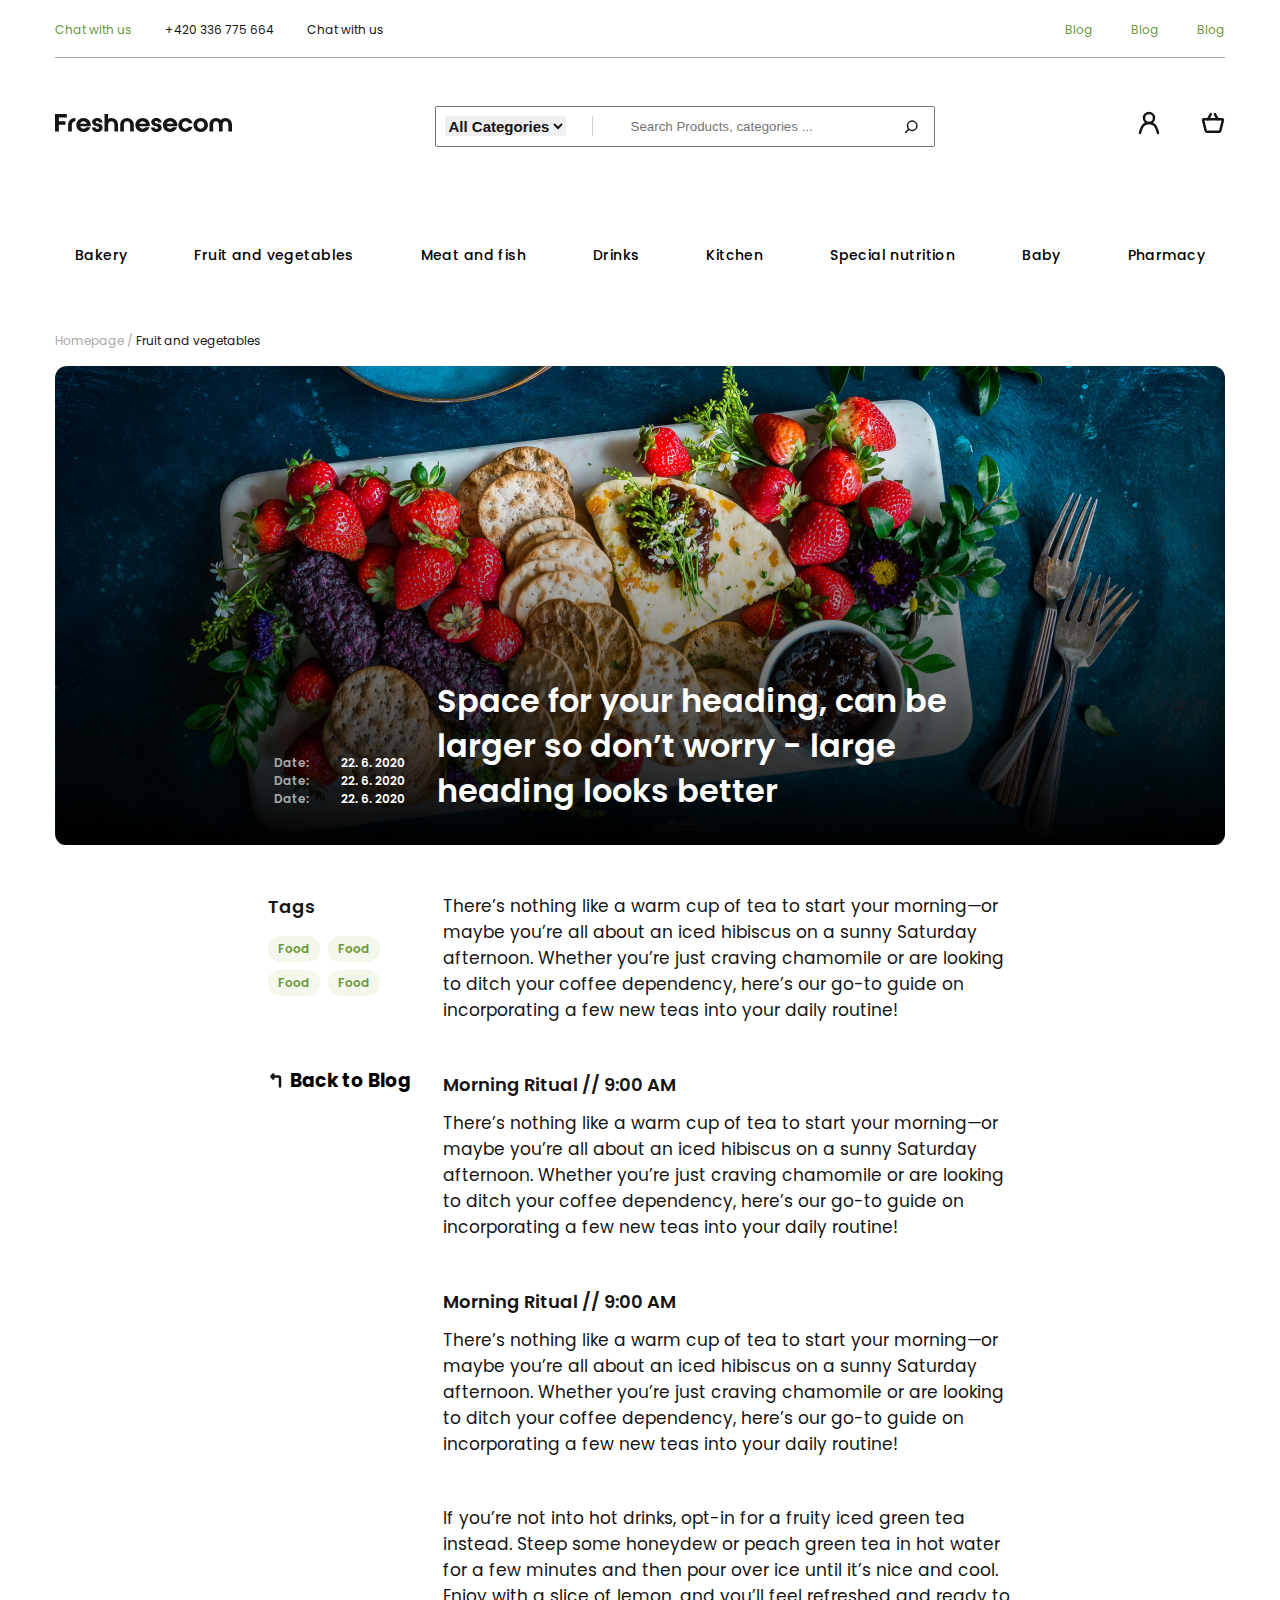
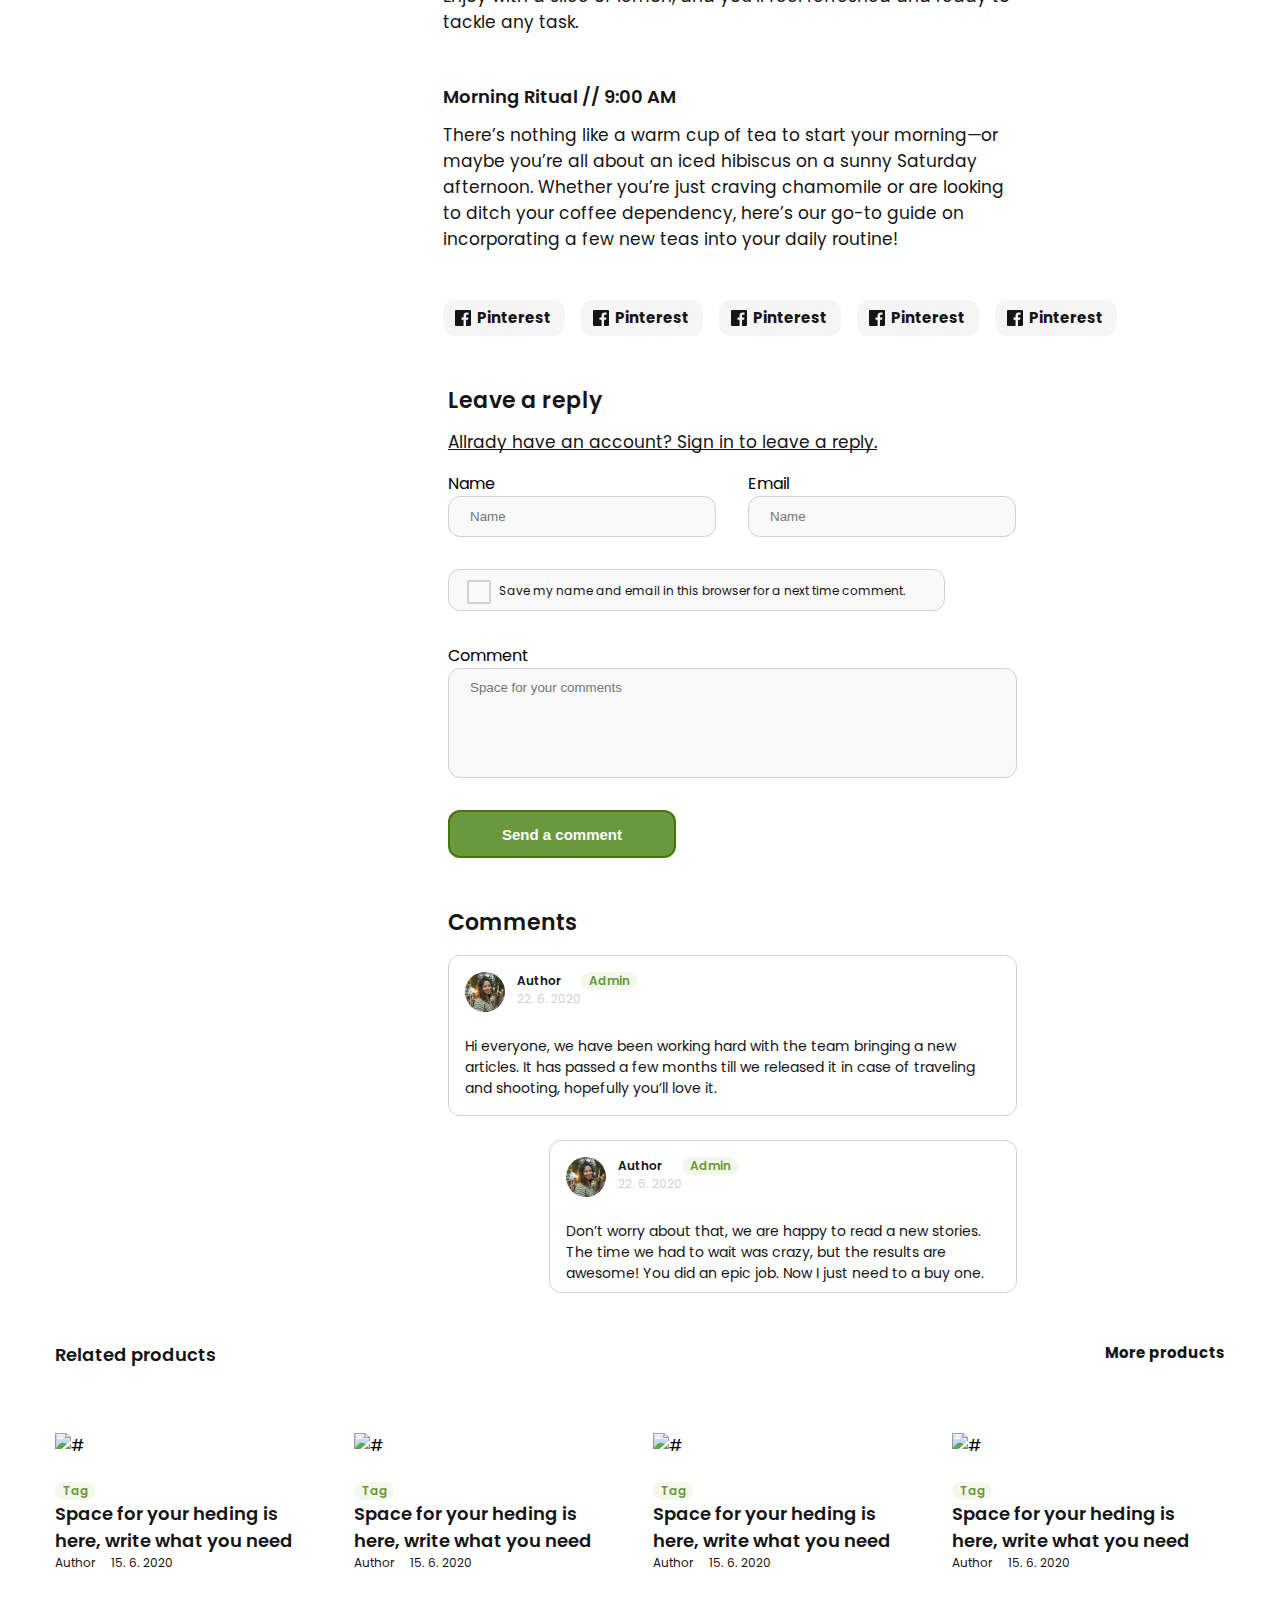
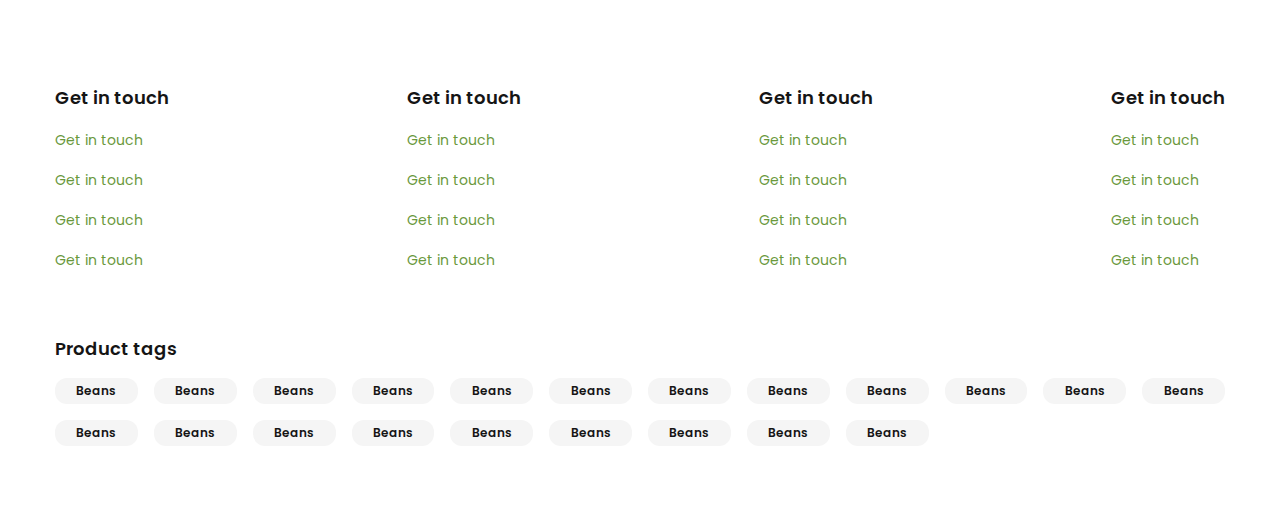
==== commit 38332cff: "day-5" ====
--- a/blog_detail.html
+++ b/blog_detail.html
@@ -73,132 +73,131 @@
       </div>
       <div class="header_bottom">
         <div class="container">
-          <ul class="header_bottom_list">
-            <li class="header_bottom_item">
-              <p class="header_bottom_name">Bakery</p>
-              <ul class="bottom_list">
-                <li class="bottom_item">
-                  <a class="header_p" href="./index.html">Category</a>
-                </li>
-                <li class="bottom_item">
-                  <a class="header_p" href="#">item</a>
-                </li>
-                <li class="bottom_item">
-                  <a class="header_p" href="#">item</a>
-                </li>
-              </ul>
-              <i class="fa-solid fa-caret-down"></i>
-            </li>
-            <li class="header_bottom_item">
-              <p class="header_bottom_name">Fruit and vegetables</p>
-              <ul class="bottom_list">
-                <li class="bottom_item">
-                  <a class="header_p" href="./fruit_vegetable.html">Fruit</a>
-                </li>
-                <li class="bottom_item">
-                  <a class="header_p" href="#">item</a>
-                </li>
-                <li class="bottom_item">
-                  <a class="header_p" href="#">item</a>
-                </li>
-              </ul>
-              <i class="fa-solid fa-caret-down"></i>
-            </li>
-            <li class="header_bottom_item">
-              <p class="header_bottom_name">Meat and fish</p>
-              <ul class="bottom_list">
-                <li class="bottom_item">
-                  <a class="header_p" href="./carrot_from_tomissy.html"
-                    >Carrot</a
-                  >
-                </li>
-                <li class="bottom_item">
-                  <a class="header_p" href="#">item</a>
-                </li>
-                <li class="bottom_item">
-                  <a class="header_p" href="#">item</a>
-                </li>
-              </ul>
-              <i class="fa-solid fa-caret-down"></i>
-            </li>
-            <li class="header_bottom_item">
-              <p class="header_bottom_name">Drinks</p>
-              <ul class="bottom_list">
-                <li class="bottom_item">
-                  <a class="header_p" href="./fruit_blog.html">Fruit-Blog</a>
-                </li>
-                <li class="bottom_item">
-                  <a class="header_p" href="#">item</a>
-                </li>
-                <li class="bottom_item">
-                  <a class="header_p" href="#">item</a>
-                </li>
-              </ul>
-              <i class="fa-solid fa-caret-down"></i>
-            </li>
-            <li class="header_bottom_item">
-              <p class="header_bottom_name">Kitchen</p>
-              <ul class="bottom_list">
-                <li class="bottom_item">
-                  <a class="header_p" href="#">item</a>
-                </li>
-                <li class="bottom_item">
-                  <a class="header_p" href="#">item</a>
-                </li>
-                <li class="bottom_item">
-                  <a class="header_p" href="#">item</a>
-                </li>
-              </ul>
-              <i class="fa-solid fa-caret-down"></i>
-            </li>
-            <li class="header_bottom_item">
-              <p class="header_bottom_name">Special nutrition</p>
-              <ul class="bottom_list">
-                <li class="bottom_item">
-                  <a class="header_p" href="#">item</a>
-                </li>
-                <li class="bottom_item">
-                  <a class="header_p" href="#">item</a>
-                </li>
-                <li class="bottom_item">
-                  <a class="header_p" href="#">item</a>
-                </li>
-              </ul>
-              <i class="fa-solid fa-caret-down"></i>
-            </li>
-            <li class="header_bottom_item">
-              <p class="header_bottom_name">Baby</p>
-              <ul class="bottom_list">
-                <li class="bottom_item">
-                  <a class="header_p" href="#">item</a>
-                </li>
-                <li class="bottom_item">
-                  <a class="header_p" href="#">item</a>
-                </li>
-                <li class="bottom_item">
-                  <a class="header_p" href="#">item</a>
-                </li>
-              </ul>
-              <i class="fa-solid fa-caret-down"></i>
-            </li>
-            <li class="header_bottom_item">
-              <p class="header_bottom_name">Pharmacy</p>
-              <ul class="bottom_list">
-                <li class="bottom_item">
-                  <a class="header_p" href="#">item</a>
-                </li>
-                <li class="bottom_item">
-                  <a class="header_p" href="#">item</a>
-                </li>
-                <li class="bottom_item">
-                  <a class="header_p" href="#">item</a>
-                </li>
-              </ul>
-              <i class="fa-solid fa-caret-down"></i>
-            </li>
-          </ul>
-        </div>
-      </div>
+            <ul class="header_bottom_list">
+                <li class="header_bottom_item">
+                    <p class="header_bottom_name">Bakery</p>
+                    <ul class="bottom_list">
+                        <li class="bottom_item">
+                            <a class="header_p" href="./index.html">Category</a>
+                        </li>
+                        <li class="bottom_item">
+                            <a class="header_p" href="#">item</a>
+                        </li>
+                        <li class="bottom_item">
+                            <a class="header_p" href="#">item</a>
+                        </li>
+                    </ul>
+                    <i class="fa-solid fa-caret-down"></i>
+                </li>
+                <li class="header_bottom_item">
+                    <p class="header_bottom_name">Fruit and vegetables</p>
+                    <ul class="bottom_list">
+                        <li class="bottom_item">
+                            <a class="header_p" href="./fruit_vegetable.html">Fruit</a>
+                        </li>
+                        <li class="bottom_item">
+                            <a class="header_p" href="#">item</a>
+                        </li>
+                        <li class="bottom_item">
+                            <a class="header_p" href="#">item</a>
+                        </li>
+                    </ul>
+                    <i class="fa-solid fa-caret-down"></i>
+                </li>
+                <li class="header_bottom_item">
+                    <p class="header_bottom_name">Meat and fish</p>
+                    <ul class="bottom_list">
+                        <li class="bottom_item">
+                            <a class="header_p" href  ="./carrot_from_tomissy.html">Carrot</a>
+                        </li>
+                        <li class="bottom_item">
+                            <a class="header_p" href="#">item</a>
+                        </li>
+                        <li class="bottom_item">
+                            <a class="header_p" href="#">item</a>
+                        </li>
+                    </ul>
+                    <i class="fa-solid fa-caret-down"></i>
+                </li>
+                <li class="header_bottom_item">
+                    <p class="header_bottom_name">Drinks</p>
+                    <ul class="bottom_list">
+                        <li class="bottom_item">
+                            <a class="header_p" href="./fruit_blog.html">Fruit-Blog</a>
+                        </li>
+                        <li class="bottom_item">
+                            <a class="header_p" href="#">item</a>
+                        </li>
+                        <li class="bottom_item">
+                            <a class="header_p" href="#">item</a>
+                        </li>
+                    </ul>
+                    <i class="fa-solid fa-caret-down"></i>
+                </li>
+                <li class="header_bottom_item">
+                    <p class="header_bottom_name">Kitchen</p>
+                    <ul class="bottom_list">
+                        <li class="bottom_item">
+                            <a class="header_p" href="./blog_detail.html">Blog-Detail</a>
+                        </li>
+                        <li class="bottom_item">
+                          <a class="header_p" href="#">item</a>
+                        </li>
+                        <li class="bottom_item">
+                            <a class="header_p" href="#">item</a>
+                        </li>
+                    </ul>
+                    <i class="fa-solid fa-caret-down"></i>
+                </li>
+                <li class="header_bottom_item">
+                    <p class="header_bottom_name">Special nutrition</p>
+                    <ul class="bottom_list">
+                        <li class="bottom_item">
+                            <a class="header_p" href="#">item</a>
+                        </li>
+                        <li class="bottom_item">
+                            <a class="header_p" href="#">item</a>
+                        </li>
+                        <li class="bottom_item">
+                            <a class="header_p" href="#">item</a>
+                        </li>
+                    </ul>
+                    <i class="fa-solid fa-caret-down"></i>
+                </li>
+                <li class="header_bottom_item">
+                    <p class="header_bottom_name">Baby</p>
+                    <ul class="bottom_list">
+                        <li class="bottom_item">
+                            <a class="header_p" href="#">item</a>
+                        </li>
+                        <li class="bottom_item">
+                            <a class="header_p" href="#">item</a>
+                        </li>
+                        <li class="bottom_item">
+                            <a class="header_p" href="#">item</a>
+                        </li>
+                    </ul>
+                    <i class="fa-solid fa-caret-down"></i>
+                </li>
+                <li class="header_bottom_item">
+                    <p class="header_bottom_name">Pharmacy</p>
+                    <ul class="bottom_list">
+                        <li class="bottom_item">
+                            <a class="header_p" href="#">item</a>
+                        </li>
+                        <li class="bottom_item">
+                            <a class="header_p" href="#">item</a>
+                        </li>
+                        <li class="bottom_item">
+                            <a class="header_p" href="#">item</a>
+                        </li>
+                    </ul>
+                    <i class="fa-solid fa-caret-down"></i> 
+                </li>
+            </ul>
+        </div>
+    </div>  
+
     </header>
     <main>
       <section class="blog_details_hero">
--- a/css/style.css
+++ b/css/style.css
@@ -2247,6 +2247,7 @@
   width: 468px;
   height: 153px;
   background: var(--c1-j);
+  margin-left: auto;
 }
 
 .blog_details_comment_inner_block {
@@ -2267,9 +2268,9 @@
   display: -webkit-box;
   display: -ms-flexbox;
   display: flex;
-  -webkit-box-pack: center;
-      -ms-flex-pack: center;
-          justify-content: center;
+  -webkit-box-pack: end;
+      -ms-flex-pack: end;
+          justify-content: end;
   margin-left: 185px;
 }
 
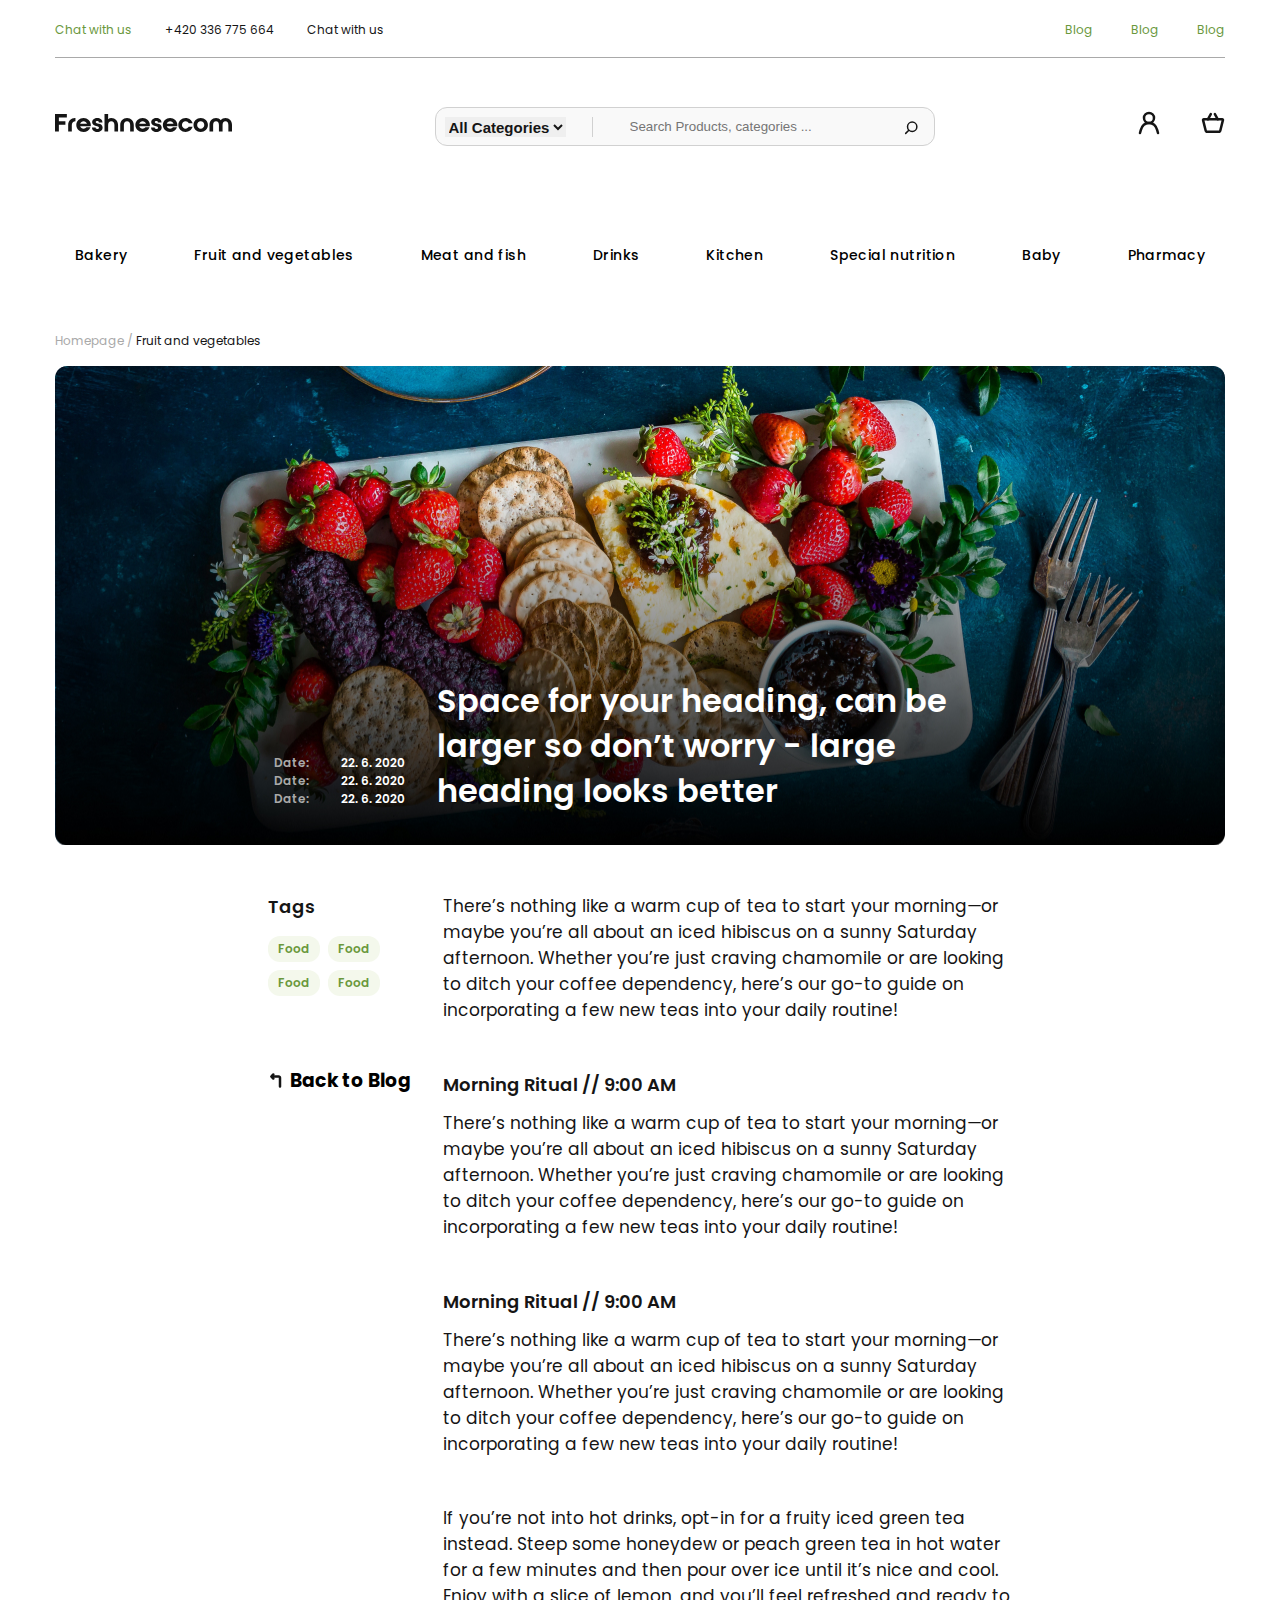
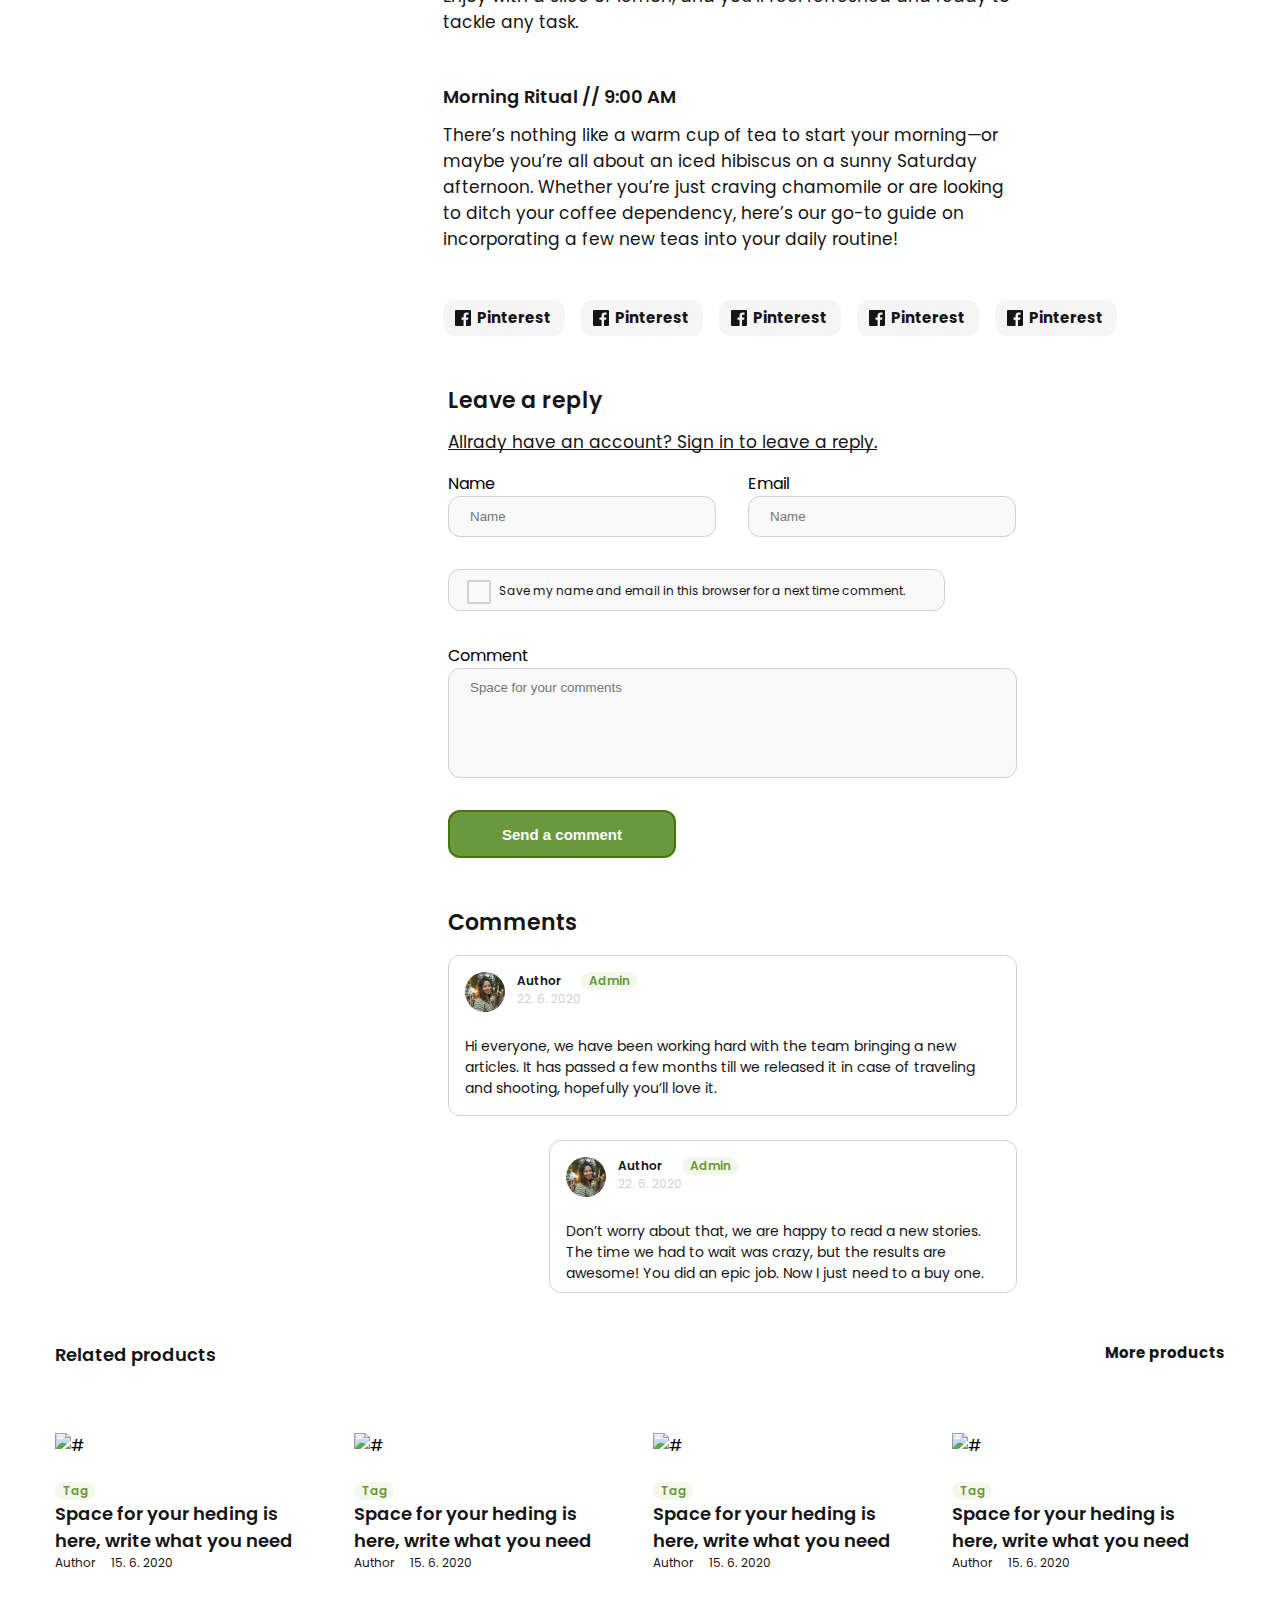
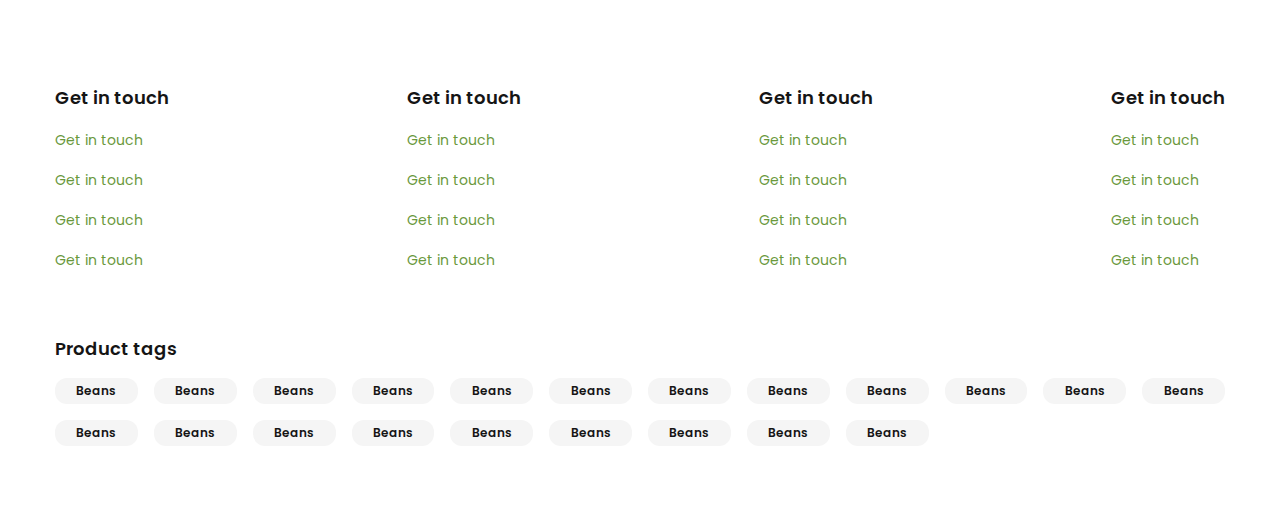
==== commit 56986a5d: "day-5" ====
--- a/blog_detail.html
+++ b/blog_detail.html
@@ -123,7 +123,7 @@
                     <p class="header_bottom_name">Drinks</p>
                     <ul class="bottom_list">
                         <li class="bottom_item">
-                            <a class="header_p" href="./fruit_blog.html">Fruit-Blog</a>
+                            <a class="header_p" href="./checkout_page.html">Checkout</a>
                         </li>
                         <li class="bottom_item">
                             <a class="header_p" href="#">item</a>
@@ -138,7 +138,7 @@
                     <p class="header_bottom_name">Kitchen</p>
                     <ul class="bottom_list">
                         <li class="bottom_item">
-                            <a class="header_p" href="./blog_detail.html">Blog-Detail</a>
+                            <a class="header_p" href="./fruit_blog.html">Fruit Blog</a>
                         </li>
                         <li class="bottom_item">
                           <a class="header_p" href="#">item</a>
@@ -153,7 +153,7 @@
                     <p class="header_bottom_name">Special nutrition</p>
                     <ul class="bottom_list">
                         <li class="bottom_item">
-                            <a class="header_p" href="#">item</a>
+                            <a class="header_p" href="./blog_detail.html">Blog Detail</a>
                         </li>
                         <li class="bottom_item">
                             <a class="header_p" href="#">item</a>
--- a/css/style.css
+++ b/css/style.css
@@ -148,6 +148,9 @@
 .header_input {
   padding: 11px 44px 11px 194px;
   width: 500px;
+  border: 1px solid var(--c1-d);
+  border-radius: 12px;
+  background: var(--c1-h);
 }
 
 .header_select {
@@ -1758,6 +1761,10 @@
           justify-content: space-between;
 }
 
+.checkout_page {
+  padding: 16px 0;
+}
+
 .home_page_text {
   padding: 16px 0;
 }
